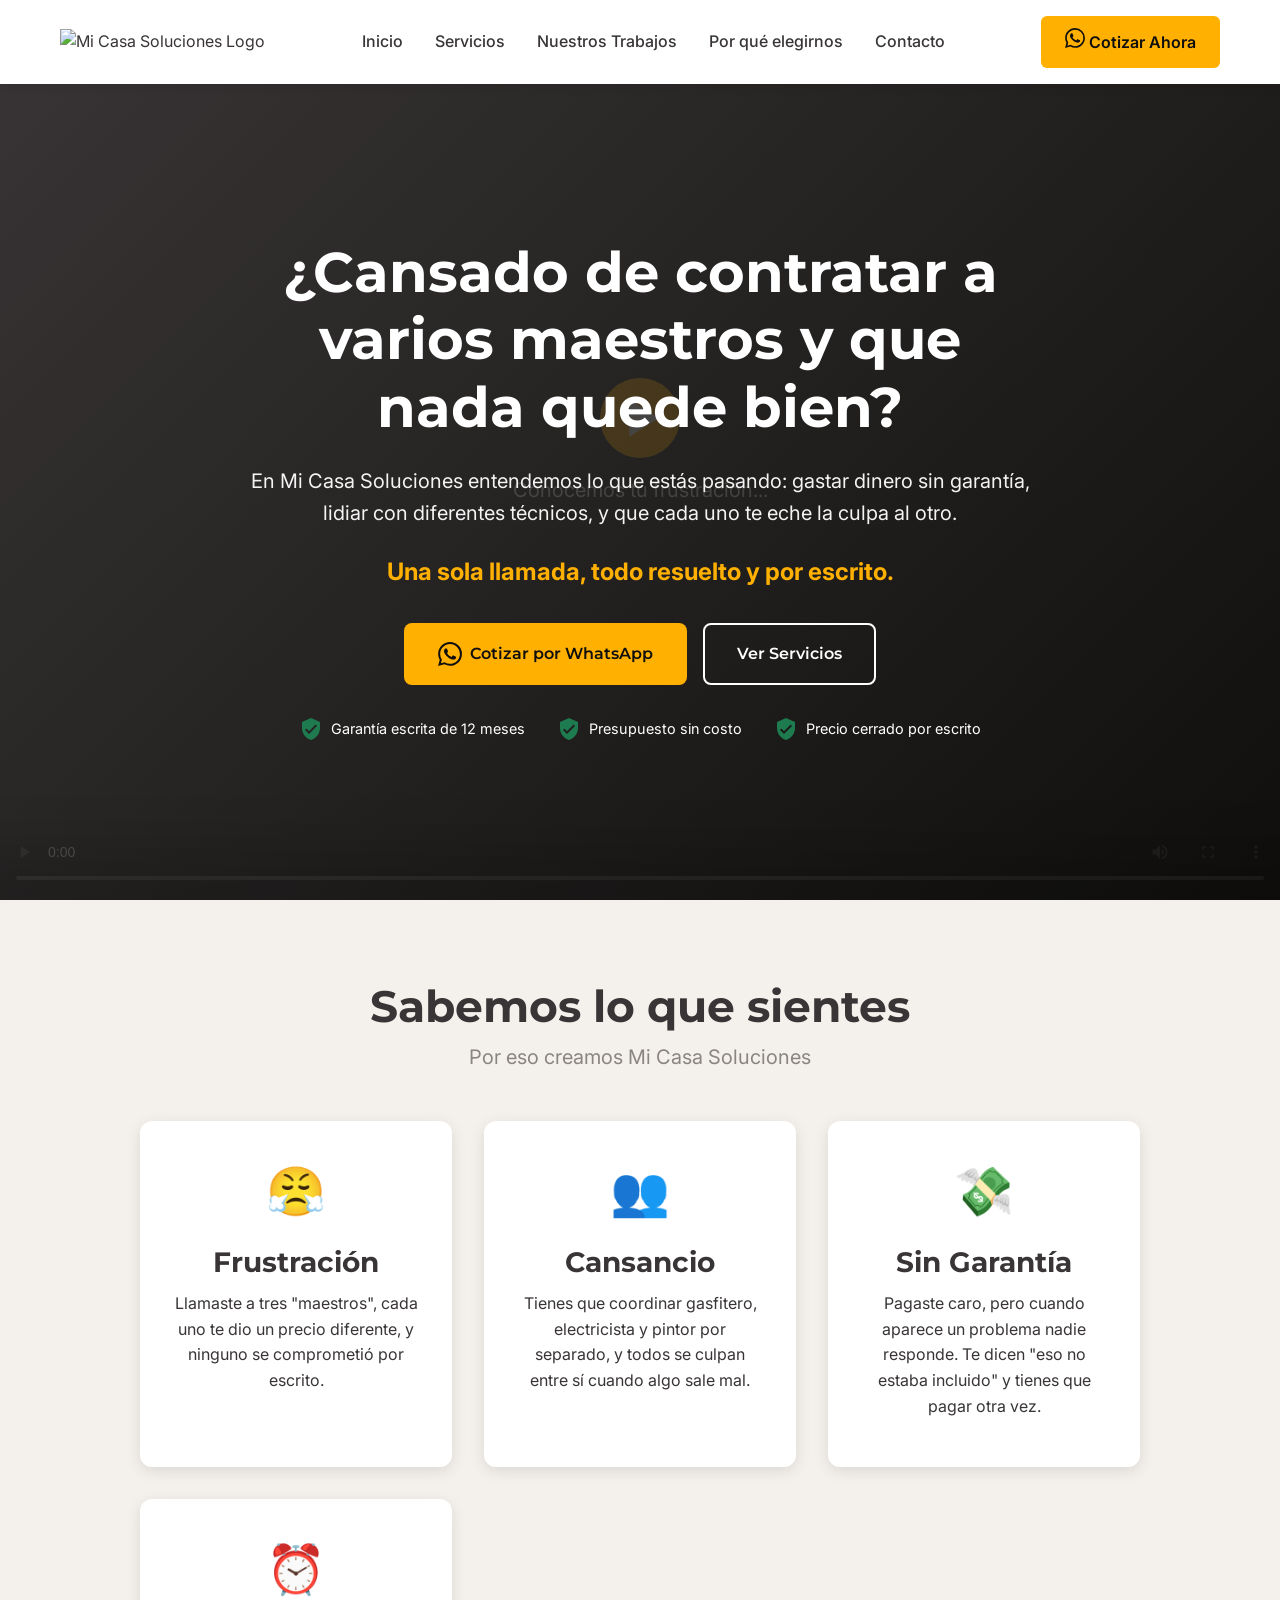
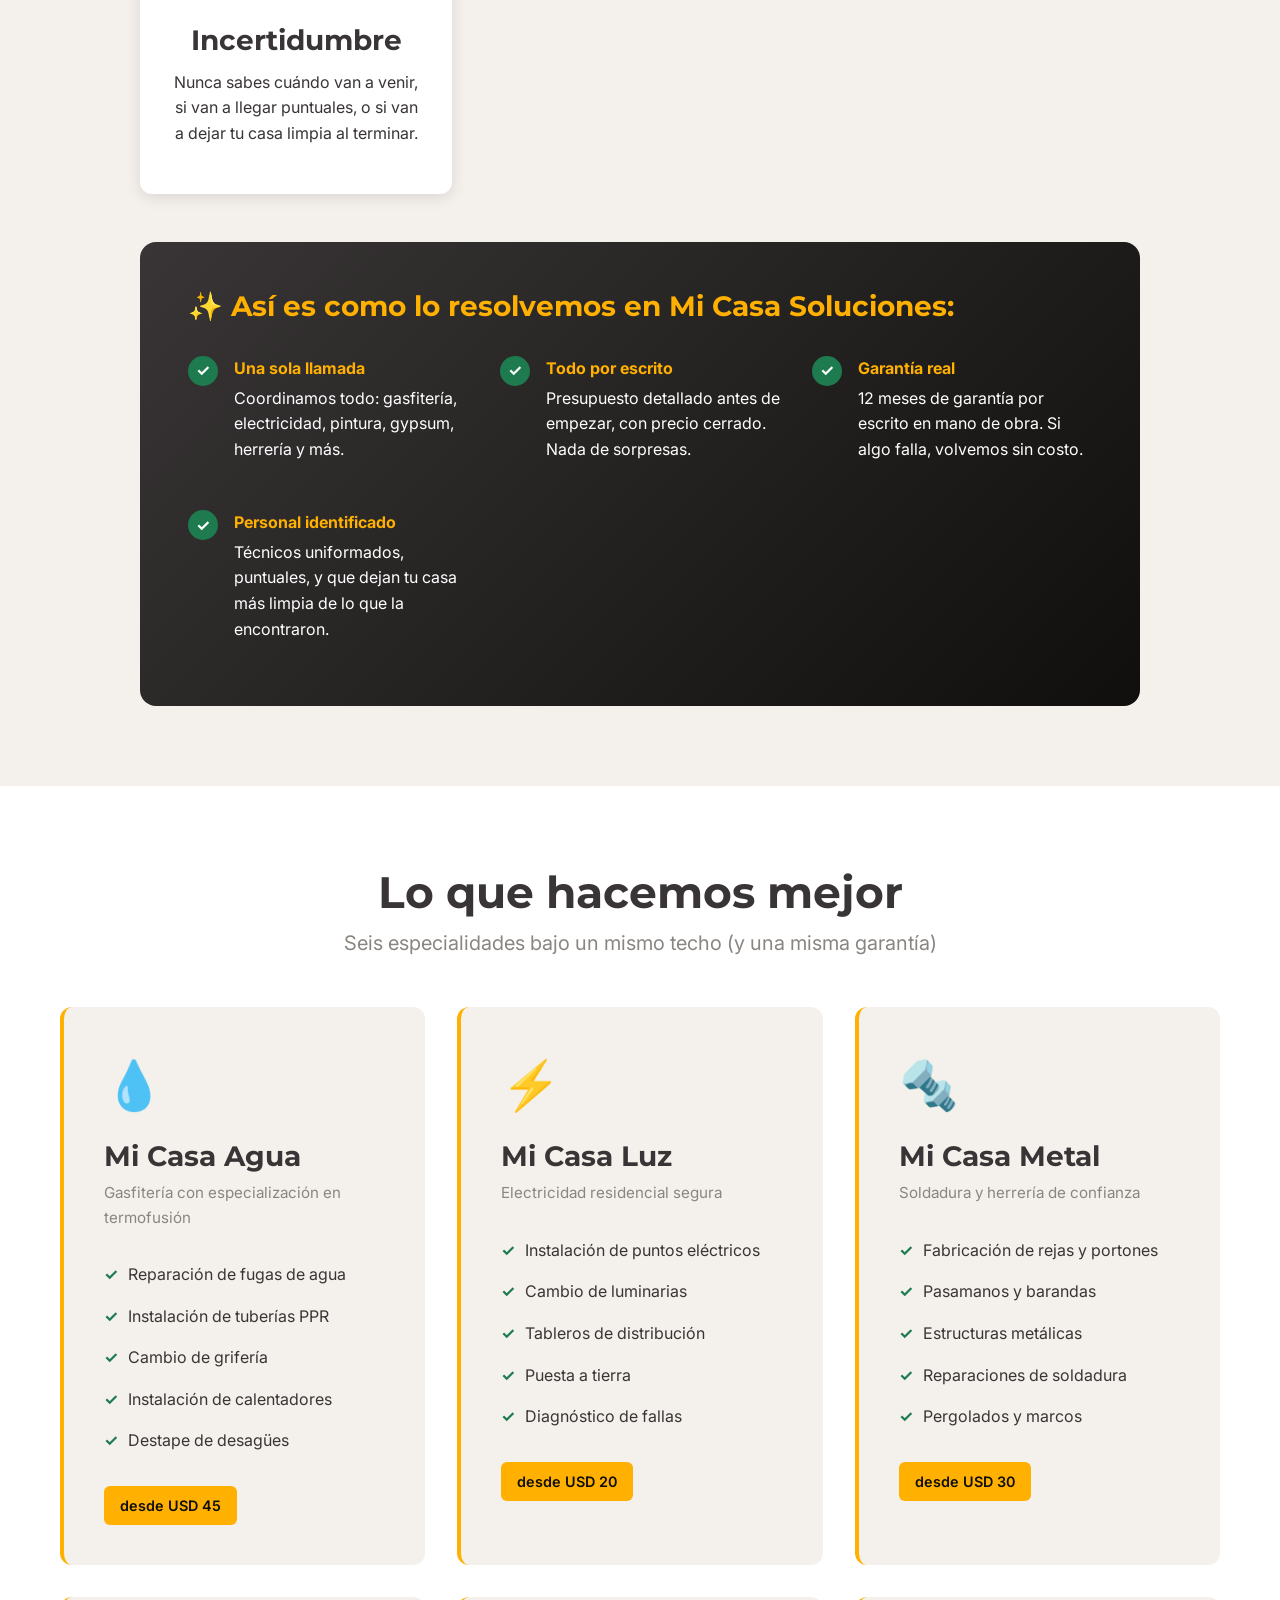
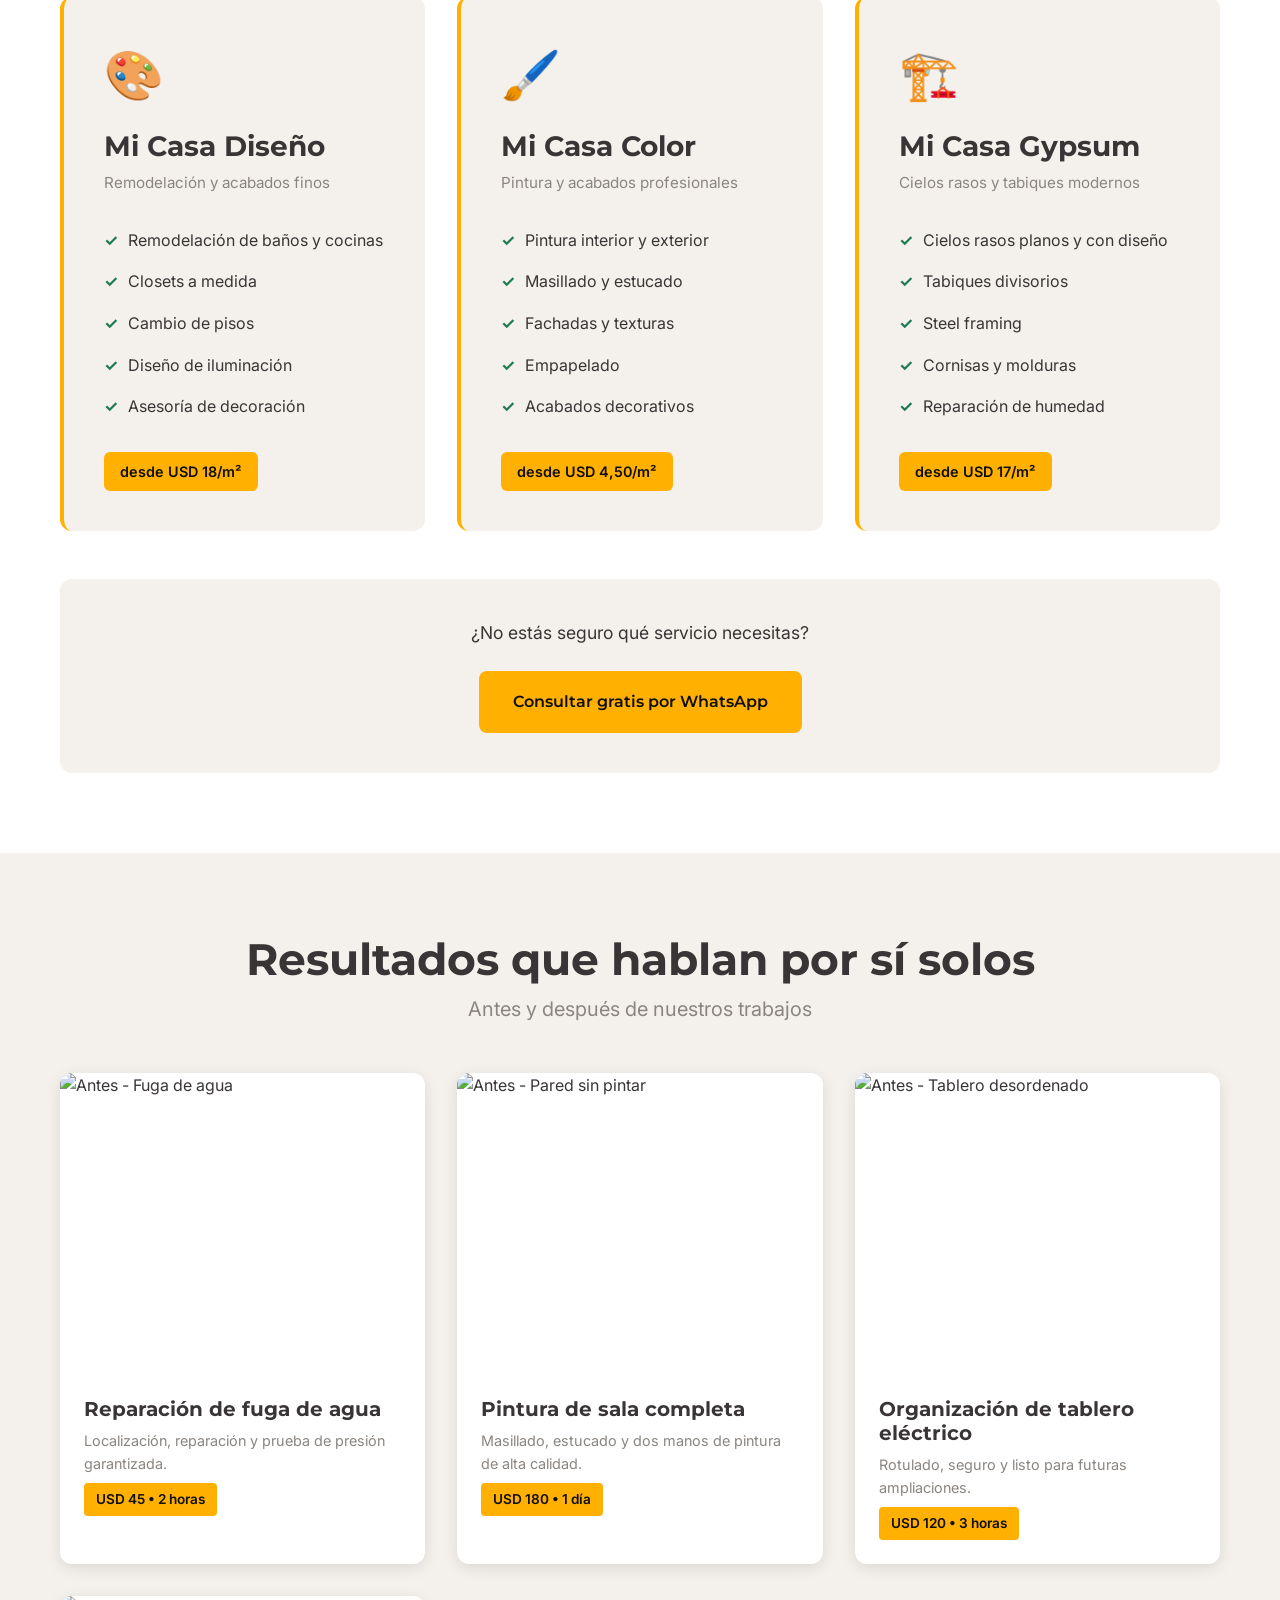
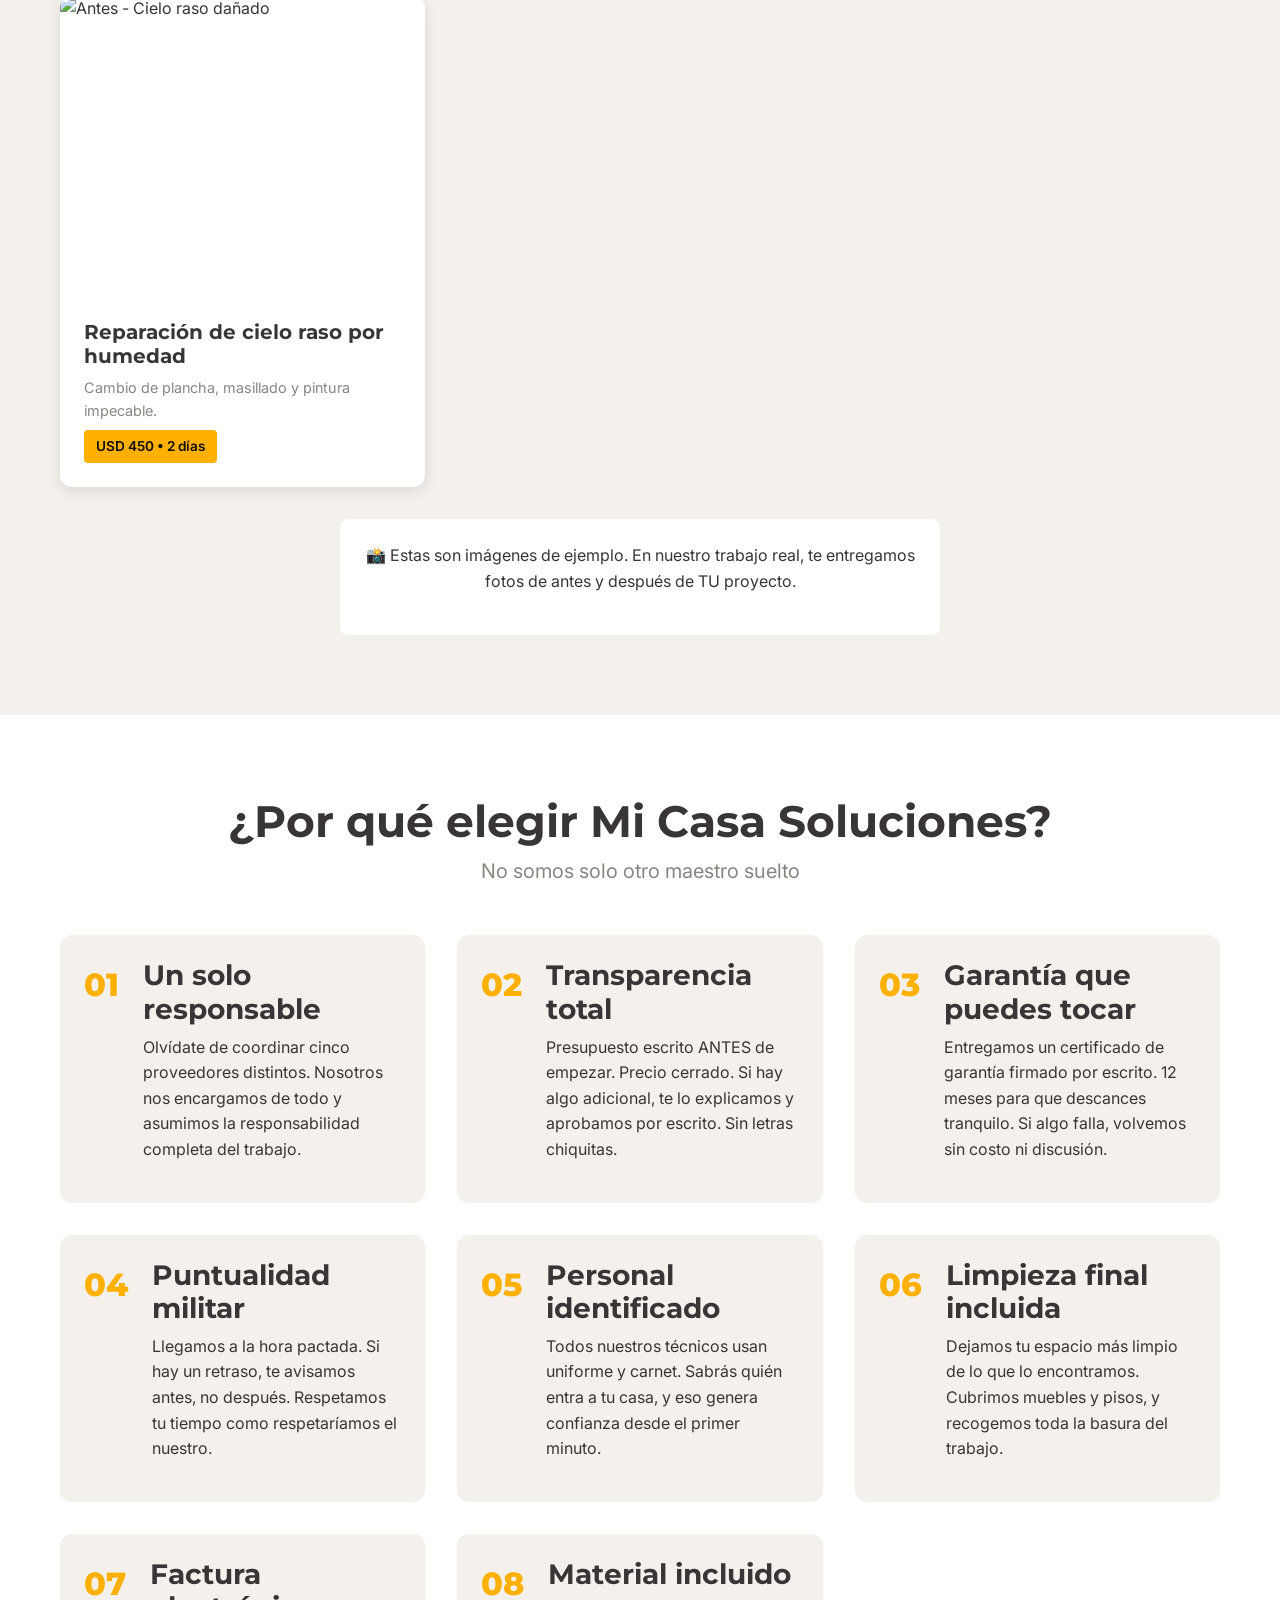
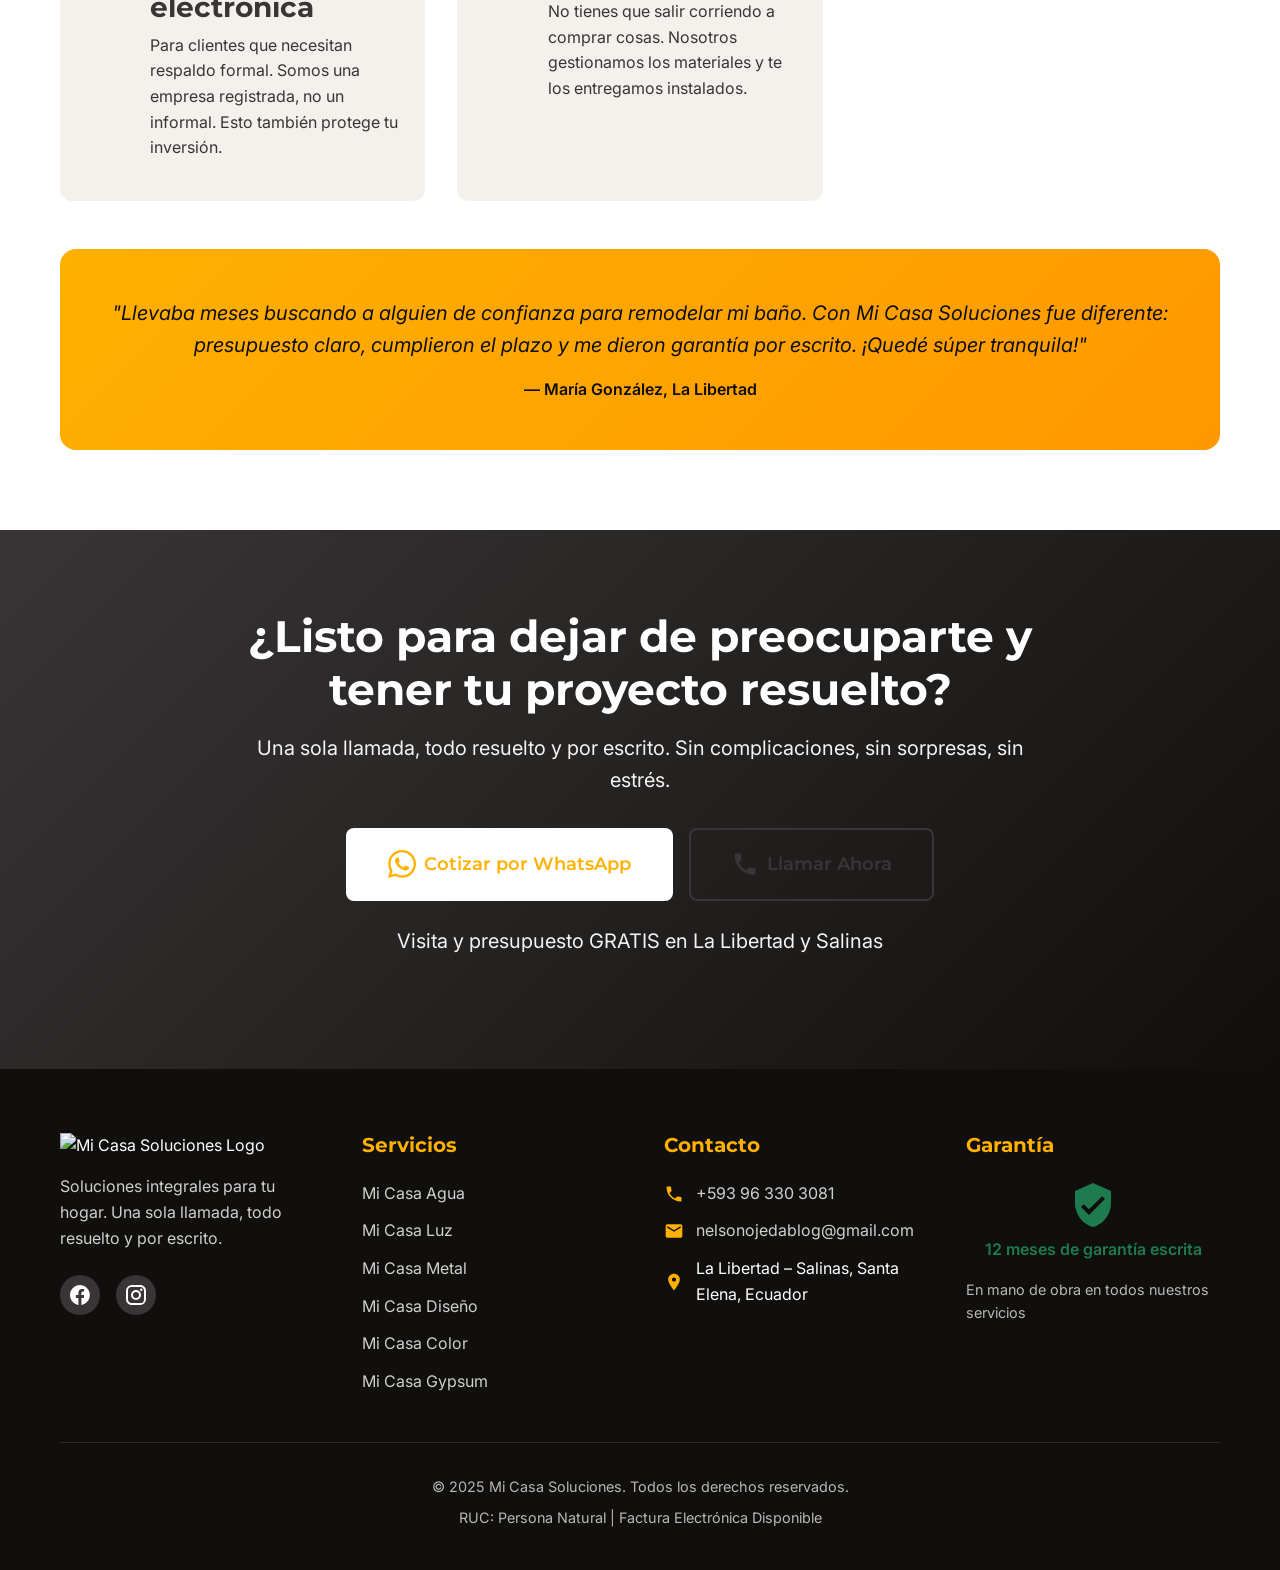
==== index.html @ 88521afd "Implementación sitio web Archivos para la implementación del sitio web para Mi Casa Soluciones" ====
<!DOCTYPE html>
<html lang="es">
<head>
    <meta charset="UTF-8">
    <meta name="viewport" content="width=device-width, initial-scale=1.0">
    <title>Mi Casa Soluciones | Soluciones integrales para tu hogar</title>
    <link rel="preconnect" href="https://fonts.googleapis.com">
    <link rel="preconnect" href="https://fonts.gstatic.com" crossorigin>
    <link href="https://fonts.googleapis.com/css2?family=Montserrat:wght@600;700;800&family=Inter:wght@400;500;600&display=swap" rel="stylesheet">
    <link rel="stylesheet" href="styles.css">
</head>
<body>
    <!-- Header Navigation -->
    <header class="header">
        <div class="container">
            <nav class="navbar">
                <div class="logo">
                    <img src="https://placehold.co/200x60/393536/FFFFFF?text=Mi+Casa+SOLUCIONES&font=montserrat" alt="Mi Casa Soluciones Logo">
                </div>
                <button class="mobile-menu-btn" aria-label="Menú">
                    <span></span>
                    <span></span>
                    <span></span>
                </button>
                <ul class="nav-menu">
                    <li><a href="#inicio">Inicio</a></li>
                    <li><a href="#servicios">Servicios</a></li>
                    <li><a href="#antes-despues">Nuestros Trabajos</a></li>
                    <li><a href="#diferencias">Por qué elegirnos</a></li>
                    <li><a href="#contacto">Contacto</a></li>
                </ul>
                <a href="https://wa.me/593963303081?text=Hola,%20quisiera%20una%20cotización" class="btn-cta nav-btn" target="_blank">
                    <svg width="20" height="20" viewBox="0 0 24 24" fill="currentColor">
                        <path d="M17.472 14.382c-.297-.149-1.758-.867-2.03-.967-.273-.099-.471-.148-.67.15-.197.297-.767.966-.94 1.164-.173.199-.347.223-.644.075-.297-.15-1.255-.463-2.39-1.475-.883-.788-1.48-1.761-1.653-2.059-.173-.297-.018-.458.13-.606.134-.133.298-.347.446-.52.149-.174.198-.298.298-.497.099-.198.05-.371-.025-.52-.075-.149-.669-1.612-.916-2.207-.242-.579-.487-.5-.669-.51-.173-.008-.371-.01-.57-.01-.198 0-.52.074-.792.372-.272.297-1.04 1.016-1.04 2.479 0 1.462 1.065 2.875 1.213 3.074.149.198 2.096 3.2 5.077 4.487.709.306 1.262.489 1.694.625.712.227 1.36.195 1.871.118.571-.085 1.758-.719 2.006-1.413.248-.694.248-1.289.173-1.413-.074-.124-.272-.198-.57-.347m-5.421 7.403h-.004a9.87 9.87 0 01-5.031-1.378l-.361-.214-3.741.982.998-3.648-.235-.374a9.86 9.86 0 01-1.51-5.26c.001-5.45 4.436-9.884 9.888-9.884 2.64 0 5.122 1.03 6.988 2.898a9.825 9.825 0 012.893 6.994c-.003 5.45-4.437 9.884-9.885 9.884m8.413-18.297A11.815 11.815 0 0012.05 0C5.495 0 .16 5.335.157 11.892c0 2.096.547 4.142 1.588 5.945L.057 24l6.305-1.654a11.882 11.882 0 005.683 1.448h.005c6.554 0 11.89-5.335 11.893-11.893a11.821 11.821 0 00-3.48-8.413Z"/>
                    </svg>
                    Cotizar Ahora
                </a>
            </nav>
        </div>
    </header>

    <!-- Hero Section with Video -->
    <section id="inicio" class="hero">
        <div class="video-overlay">
            <div class="video-container">
                <div class="video-placeholder">
                    <div class="play-button">
                        <svg width="64" height="64" viewBox="0 0 24 24" fill="white">
                            <path d="M8 5v14l11-7z"/>
                        </svg>
                    </div>
                    <p class="video-text">Conocemos tu frustración...</p>
                </div>
                <video controls poster="https://placehold.co/1920x1080/393536/FFB000?text=Video+Mi+Casa+Soluciones">
                    <source src="video-mi-casa-soluciones.mp4" type="video/mp4">
                    Tu navegador no soporta el video.
                </video>
            </div>
        </div>
        <div class="hero-content">
            <div class="container">
                <h1 class="hero-title">¿Cansado de contratar a varios maestros y que nada quede bien?</h1>
                <p class="hero-subtitle">En Mi Casa Soluciones entendemos lo que estás pasando: gastar dinero sin garantía, lidiar con diferentes técnicos, y que cada uno te eche la culpa al otro.</p>
                <p class="hero-promise"><strong>Una sola llamada, todo resuelto y por escrito.</strong></p>
                <div class="hero-cta-group">
                    <a href="https://wa.me/593963303081?text=Hola,%20quiero%20una%20cotización" class="btn btn-primary" target="_blank">
                        <svg width="24" height="24" viewBox="0 0 24 24" fill="currentColor">
                            <path d="M17.472 14.382c-.297-.149-1.758-.867-2.03-.967-.273-.099-.471-.148-.67.15-.197.297-.767.966-.94 1.164-.173.199-.347.223-.644.075-.297-.15-1.255-.463-2.39-1.475-.883-.788-1.48-1.761-1.653-2.059-.173-.297-.018-.458.13-.606.134-.133.298-.347.446-.52.149-.174.198-.298.298-.497.099-.198.05-.371-.025-.52-.075-.149-.669-1.612-.916-2.207-.242-.579-.487-.5-.669-.51-.173-.008-.371-.01-.57-.01-.198 0-.52.074-.792.372-.272.297-1.04 1.016-1.04 2.479 0 1.462 1.065 2.875 1.213 3.074.149.198 2.096 3.2 5.077 4.487.709.306 1.262.489 1.694.625.712.227 1.36.195 1.871.118.571-.085 1.758-.719 2.006-1.413.248-.694.248-1.289.173-1.413-.074-.124-.272-.198-.57-.347m-5.421 7.403h-.004a9.87 9.87 0 01-5.031-1.378l-.361-.214-3.741.982.998-3.648-.235-.374a9.86 9.86 0 01-1.51-5.26c.001-5.45 4.436-9.884 9.888-9.884 2.64 0 5.122 1.03 6.988 2.898a9.825 9.825 0 012.893 6.994c-.003 5.45-4.437 9.884-9.885 9.884m8.413-18.297A11.815 11.815 0 0012.05 0C5.495 0 .16 5.335.157 11.892c0 2.096.547 4.142 1.588 5.945L.057 24l6.305-1.654a11.882 11.882 0 005.683 1.448h.005c6.554 0 11.89-5.335 11.893-11.893a11.821 11.821 0 00-3.48-8.413Z"/>
                        </svg>
                        Cotizar por WhatsApp
                    </a>
                    <a href="#servicios" class="btn btn-secondary">Ver Servicios</a>
                </div>
                <div class="hero-trust-badges">
                    <div class="trust-item">
                        <svg width="24" height="24" viewBox="0 0 24 24" fill="#1E7B4F">
                            <path d="M12 1L3 5v6c0 5.55 3.84 10.74 9 12 5.16-1.26 9-6.45 9-12V5l-9-4zm-2 16l-4-4 1.41-1.41L10 14.17l6.59-6.59L18 9l-8 8z"/>
                        </svg>
                        <span>Garantía escrita de 12 meses</span>
                    </div>
                    <div class="trust-item">
                        <svg width="24" height="24" viewBox="0 0 24 24" fill="#1E7B4F">
                            <path d="M12 1L3 5v6c0 5.55 3.84 10.74 9 12 5.16-1.26 9-6.45 9-12V5l-9-4zm-2 16l-4-4 1.41-1.41L10 14.17l6.59-6.59L18 9l-8 8z"/>
                        </svg>
                        <span>Presupuesto sin costo</span>
                    </div>
                    <div class="trust-item">
                        <svg width="24" height="24" viewBox="0 0 24 24" fill="#1E7B4F">
                            <path d="M12 1L3 5v6c0 5.55 3.84 10.74 9 12 5.16-1.26 9-6.45 9-12V5l-9-4zm-2 16l-4-4 1.41-1.41L10 14.17l6.59-6.59L18 9l-8 8z"/>
                        </svg>
                        <span>Precio cerrado por escrito</span>
                    </div>
                </div>
            </div>
        </div>
    </section>

    <!-- El Problema Section -->
    <section class="problem-section">
        <div class="container">
            <div class="problem-content">
                <h2 class="section-title">Sabemos lo que sientes</h2>
                <p class="section-subtitle">Por eso creamos Mi Casa Soluciones</p>
                
                <div class="problem-grid">
                    <div class="problem-card">
                        <div class="problem-icon">😤</div>
                        <h3>Frustración</h3>
                        <p>Llamaste a tres "maestros", cada uno te dio un precio diferente, y ninguno se comprometió por escrito.</p>
                    </div>
                    <div class="problem-card">
                        <div class="problem-icon">👥</div>
                        <h3>Cansancio</h3>
                        <p>Tienes que coordinar gasfitero, electricista y pintor por separado, y todos se culpan entre sí cuando algo sale mal.</p>
                    </div>
                    <div class="problem-card">
                        <div class="problem-icon">💸</div>
                        <h3>Sin Garantía</h3>
                        <p>Pagaste caro, pero cuando aparece un problema nadie responde. Te dicen "eso no estaba incluido" y tienes que pagar otra vez.</p>
                    </div>
                    <div class="problem-card">
                        <div class="problem-icon">⏰</div>
                        <h3>Incertidumbre</h3>
                        <p>Nunca sabes cuándo van a venir, si van a llegar puntuales, o si van a dejar tu casa limpia al terminar.</p>
                    </div>
                </div>

                <div class="solution-box">
                    <h3>✨ Así es como lo resolvemos en Mi Casa Soluciones:</h3>
                    <div class="solution-list">
                        <div class="solution-item">
                            <span class="checkmark">✓</span>
                            <div>
                                <strong>Una sola llamada</strong>
                                <p>Coordinamos todo: gasfitería, electricidad, pintura, gypsum, herrería y más.</p>
                            </div>
                        </div>
                        <div class="solution-item">
                            <span class="checkmark">✓</span>
                            <div>
                                <strong>Todo por escrito</strong>
                                <p>Presupuesto detallado antes de empezar, con precio cerrado. Nada de sorpresas.</p>
                            </div>
                        </div>
                        <div class="solution-item">
                            <span class="checkmark">✓</span>
                            <div>
                                <strong>Garantía real</strong>
                                <p>12 meses de garantía por escrito en mano de obra. Si algo falla, volvemos sin costo.</p>
                            </div>
                        </div>
                        <div class="solution-item">
                            <span class="checkmark">✓</span>
                            <div>
                                <strong>Personal identificado</strong>
                                <p>Técnicos uniformados, puntuales, y que dejan tu casa más limpia de lo que la encontraron.</p>
                            </div>
                        </div>
                    </div>
                </div>
            </div>
        </div>
    </section>

    <!-- Servicios Section -->
    <section id="servicios" class="services-section">
        <div class="container">
            <h2 class="section-title center">Lo que hacemos mejor</h2>
            <p class="section-subtitle center">Seis especialidades bajo un mismo techo (y una misma garantía)</p>

            <div class="services-grid">
                <!-- Mi Casa Agua -->
                <div class="service-card">
                    <div class="service-icon">💧</div>
                    <h3>Mi Casa Agua</h3>
                    <p class="service-description">Gasfitería con especialización en termofusión</p>
                    <ul class="service-list">
                        <li>Reparación de fugas de agua</li>
                        <li>Instalación de tuberías PPR</li>
                        <li>Cambio de grifería</li>
                        <li>Instalación de calentadores</li>
                        <li>Destape de desagües</li>
                    </ul>
                    <div class="price-tag">desde USD 45</div>
                </div>

                <!-- Mi Casa Luz -->
                <div class="service-card">
                    <div class="service-icon">⚡</div>
                    <h3>Mi Casa Luz</h3>
                    <p class="service-description">Electricidad residencial segura</p>
                    <ul class="service-list">
                        <li>Instalación de puntos eléctricos</li>
                        <li>Cambio de luminarias</li>
                        <li>Tableros de distribución</li>
                        <li>Puesta a tierra</li>
                        <li>Diagnóstico de fallas</li>
                    </ul>
                    <div class="price-tag">desde USD 20</div>
                </div>

                <!-- Mi Casa Metal -->
                <div class="service-card">
                    <div class="service-icon">🔩</div>
                    <h3>Mi Casa Metal</h3>
                    <p class="service-description">Soldadura y herrería de confianza</p>
                    <ul class="service-list">
                        <li>Fabricación de rejas y portones</li>
                        <li>Pasamanos y barandas</li>
                        <li>Estructuras metálicas</li>
                        <li>Reparaciones de soldadura</li>
                        <li>Pergolados y marcos</li>
                    </ul>
                    <div class="price-tag">desde USD 30</div>
                </div>

                <!-- Mi Casa Diseño -->
                <div class="service-card">
                    <div class="service-icon">🎨</div>
                    <h3>Mi Casa Diseño</h3>
                    <p class="service-description">Remodelación y acabados finos</p>
                    <ul class="service-list">
                        <li>Remodelación de baños y cocinas</li>
                        <li>Closets a medida</li>
                        <li>Cambio de pisos</li>
                        <li>Diseño de iluminación</li>
                        <li>Asesoría de decoración</li>
                    </ul>
                    <div class="price-tag">desde USD 18/m²</div>
                </div>

                <!-- Mi Casa Color -->
                <div class="service-card">
                    <div class="service-icon">🖌️</div>
                    <h3>Mi Casa Color</h3>
                    <p class="service-description">Pintura y acabados profesionales</p>
                    <ul class="service-list">
                        <li>Pintura interior y exterior</li>
                        <li>Masillado y estucado</li>
                        <li>Fachadas y texturas</li>
                        <li>Empapelado</li>
                        <li>Acabados decorativos</li>
                    </ul>
                    <div class="price-tag">desde USD 4,50/m²</div>
                </div>

                <!-- Mi Casa Gypsum -->
                <div class="service-card">
                    <div class="service-icon">🏗️</div>
                    <h3>Mi Casa Gypsum</h3>
                    <p class="service-description">Cielos rasos y tabiques modernos</p>
                    <ul class="service-list">
                        <li>Cielos rasos planos y con diseño</li>
                        <li>Tabiques divisorios</li>
                        <li>Steel framing</li>
                        <li>Cornisas y molduras</li>
                        <li>Reparación de humedad</li>
                    </ul>
                    <div class="price-tag">desde USD 17/m²</div>
                </div>
            </div>

            <div class="services-cta">
                <p>¿No estás seguro qué servicio necesitas?</p>
                <a href="https://wa.me/593963303081?text=Hola,%20necesito%20asesoría%20sobre%20qué%20servicio%20requiero" class="btn btn-primary" target="_blank">
                    Consultar gratis por WhatsApp
                </a>
            </div>
        </div>
    </section>

    <!-- Antes y Después Section -->
    <section id="antes-despues" class="before-after-section">
        <div class="container">
            <h2 class="section-title center">Resultados que hablan por sí solos</h2>
            <p class="section-subtitle center">Antes y después de nuestros trabajos</p>

            <div class="ba-gallery">
                <!-- Proyecto 1 -->
                <div class="ba-project">
                    <div class="ba-slider">
                        <div class="ba-images">
                            <img src="https://placehold.co/600x400/8A8580/FFFFFF?text=ANTES:+Fuga+de+agua+visible" alt="Antes - Fuga de agua" class="ba-before">
                            <img src="https://placehold.co/600x400/1E7B4F/FFFFFF?text=DESPUÉS:+Todo+en+orden" alt="Después - Reparación completa" class="ba-after">
                        </div>
                        <input type="range" min="0" max="100" value="0" class="ba-slider-range" aria-label="Deslizar para ver antes y después">
                    </div>
                    <div class="ba-info">
                        <h4>Reparación de fuga de agua</h4>
                        <p>Localización, reparación y prueba de presión garantizada.</p>
                        <span class="ba-price">USD 45 • 2 horas</span>
                    </div>
                </div>

                <!-- Proyecto 2 -->
                <div class="ba-project">
                    <div class="ba-slider">
                        <div class="ba-images">
                            <img src="https://placehold.co/600x400/8A8580/FFFFFF?text=ANTES:+Pared+sin+pintura" alt="Antes - Pared sin pintar" class="ba-before">
                            <img src="https://placehold.co/600x400/FFB000/393536?text=DESPUÉS:+Pintura+perfecta" alt="Después - Pintura terminada" class="ba-after">
                        </div>
                        <input type="range" min="0" max="100" value="0" class="ba-slider-range" aria-label="Deslizar para ver antes y después">
                    </div>
                    <div class="ba-info">
                        <h4>Pintura de sala completa</h4>
                        <p>Masillado, estucado y dos manos de pintura de alta calidad.</p>
                        <span class="ba-price">USD 180 • 1 día</span>
                    </div>
                </div>

                <!-- Proyecto 3 -->
                <div class="ba-project">
                    <div class="ba-slider">
                        <div class="ba-images">
                            <img src="https://placehold.co/600x400/8A8580/FFFFFF?text=ANTES:+Instalación+eléctrica+desordenada" alt="Antes - Tablero desordenado" class="ba-before">
                            <img src="https://placehold.co/600x400/1E7B4F/FFFFFF?text=DESPUÉS:+Tablero+organizado+y+seguro" alt="Después - Tablero organizado" class="ba-after">
                        </div>
                        <input type="range" min="0" max="100" value="0" class="ba-slider-range" aria-label="Deslizar para ver antes y después">
                    </div>
                    <div class="ba-info">
                        <h4>Organización de tablero eléctrico</h4>
                        <p>Rotulado, seguro y listo para futuras ampliaciones.</p>
                        <span class="ba-price">USD 120 • 3 horas</span>
                    </div>
                </div>

                <!-- Proyecto 4 -->
                <div class="ba-project">
                    <div class="ba-slider">
                        <div class="ba-images">
                            <img src="https://placehold.co/600x400/8A8580/FFFFFF?text=ANTES:+Cielo+raso+dañado" alt="Antes - Cielo raso dañado" class="ba-before">
                            <img src="https://placehold.co/600x400/FFB000/393536?text=DESPUÉS:+Cielo+raso+nuevo" alt="Después - Cielo raso nuevo" class="ba-after">
                        </div>
                        <input type="range" min="0" max="100" value="0" class="ba-slider-range" aria-label="Deslizar para ver antes y después">
                    </div>
                    <div class="ba-info">
                        <h4>Reparación de cielo raso por humedad</h4>
                        <p>Cambio de plancha, masillado y pintura impecable.</p>
                        <span class="ba-price">USD 450 • 2 días</span>
                    </div>
                </div>
            </div>

            <div class="ba-note">
                <p>📸 Estas son imágenes de ejemplo. En nuestro trabajo real, te entregamos fotos de antes y después de TU proyecto.</p>
            </div>
        </div>
    </section>

    <!-- Diferenciales Section -->
    <section id="diferencias" class="differences-section">
        <div class="container">
            <h2 class="section-title center">¿Por qué elegir Mi Casa Soluciones?</h2>
            <p class="section-subtitle center">No somos solo otro maestro suelto</p>

            <div class="diff-grid">
                <div class="diff-item">
                    <div class="diff-number">01</div>
                    <div class="diff-content">
                        <h3>Un solo responsable</h3>
                        <p>Olvídate de coordinar cinco proveedores distintos. Nosotros nos encargamos de todo y asumimos la responsabilidad completa del trabajo.</p>
                    </div>
                </div>

                <div class="diff-item">
                    <div class="diff-number">02</div>
                    <div class="diff-content">
                        <h3>Transparencia total</h3>
                        <p>Presupuesto escrito ANTES de empezar. Precio cerrado. Si hay algo adicional, te lo explicamos y aprobamos por escrito. Sin letras chiquitas.</p>
                    </div>
                </div>

                <div class="diff-item">
                    <div class="diff-number">03</div>
                    <div class="diff-content">
                        <h3>Garantía que puedes tocar</h3>
                        <p>Entregamos un certificado de garantía firmado por escrito. 12 meses para que descances tranquilo. Si algo falla, volvemos sin costo ni discusión.</p>
                    </div>
                </div>

                <div class="diff-item">
                    <div class="diff-number">04</div>
                    <div class="diff-content">
                        <h3>Puntualidad militar</h3>
                        <p>Llegamos a la hora pactada. Si hay un retraso, te avisamos antes, no después. Respetamos tu tiempo como respetaríamos el nuestro.</p>
                    </div>
                </div>

                <div class="diff-item">
                    <div class="diff-number">05</div>
                    <div class="diff-content">
                        <h3>Personal identificado</h3>
                        <p>Todos nuestros técnicos usan uniforme y carnet. Sabrás quién entra a tu casa, y eso genera confianza desde el primer minuto.</p>
                    </div>
                </div>

                <div class="diff-item">
                    <div class="diff-number">06</div>
                    <div class="diff-content">
                        <h3>Limpieza final incluida</h3>
                        <p>Dejamos tu espacio más limpio de lo que lo encontramos. Cubrimos muebles y pisos, y recogemos toda la basura del trabajo.</p>
                    </div>
                </div>

                <div class="diff-item">
                    <div class="diff-number">07</div>
                    <div class="diff-content">
                        <h3>Factura electrónica</h3>
                        <p>Para clientes que necesitan respaldo formal. Somos una empresa registrada, no un informal. Esto también protege tu inversión.</p>
                    </div>
                </div>

                <div class="diff-item">
                    <div class="diff-number">08</div>
                    <div class="diff-content">
                        <h3>Material incluido</h3>
                        <p>No tienes que salir corriendo a comprar cosas. Nosotros gestionamos los materiales y te los entregamos instalados.</p>
                    </div>
                </div>
            </div>

            <div class="diff-testimonial">
                <blockquote>
                    "Llevaba meses buscando a alguien de confianza para remodelar mi baño. Con Mi Casa Soluciones fue diferente: presupuesto claro, cumplieron el plazo y me dieron garantía por escrito. ¡Quedé súper tranquila!"
                </blockquote>
                <cite>— María González, La Libertad</cite>
            </div>
        </div>
    </section>

    <!-- Call to Action Section -->
    <section class="cta-section">
        <div class="container">
            <div class="cta-content">
                <h2>¿Listo para dejar de preocuparte y tener tu proyecto resuelto?</h2>
                <p>Una sola llamada, todo resuelto y por escrito. Sin complicaciones, sin sorpresas, sin estrés.</p>
                <div class="cta-buttons">
                    <a href="https://wa.me/593963303081?text=Hola,%20quisiera%20una%20cotización%20para%20mi%20proyecto" class="btn btn-large btn-white" target="_blank">
                        <svg width="28" height="28" viewBox="0 0 24 24" fill="currentColor">
                            <path d="M17.472 14.382c-.297-.149-1.758-.867-2.03-.967-.273-.099-.471-.148-.67.15-.197.297-.767.966-.94 1.164-.173.199-.347.223-.644.075-.297-.15-1.255-.463-2.39-1.475-.883-.788-1.48-1.761-1.653-2.059-.173-.297-.018-.458.13-.606.134-.133.298-.347.446-.52.149-.174.198-.298.298-.497.099-.198.05-.371-.025-.52-.075-.149-.669-1.612-.916-2.207-.242-.579-.487-.5-.669-.51-.173-.008-.371-.01-.57-.01-.198 0-.52.074-.792.372-.272.297-1.04 1.016-1.04 2.479 0 1.462 1.065 2.875 1.213 3.074.149.198 2.096 3.2 5.077 4.487.709.306 1.262.489 1.694.625.712.227 1.36.195 1.871.118.571-.085 1.758-.719 2.006-1.413.248-.694.248-1.289.173-1.413-.074-.124-.272-.198-.57-.347m-5.421 7.403h-.004a9.87 9.87 0 01-5.031-1.378l-.361-.214-3.741.982.998-3.648-.235-.374a9.86 9.86 0 01-1.51-5.26c.001-5.45 4.436-9.884 9.888-9.884 2.64 0 5.122 1.03 6.988 2.898a9.825 9.825 0 012.893 6.994c-.003 5.45-4.437 9.884-9.885 9.884m8.413-18.297A11.815 11.815 0 0012.05 0C5.495 0 .16 5.335.157 11.892c0 2.096.547 4.142 1.588 5.945L.057 24l6.305-1.654a11.882 11.882 0 005.683 1.448h.005c6.554 0 11.89-5.335 11.893-11.893a11.821 11.821 0 00-3.48-8.413Z"/>
                        </svg>
                        Cotizar por WhatsApp
                    </a>
                    <a href="tel:+593963303081" class="btn btn-large btn-outline">
                        <svg width="28" height="28" viewBox="0 0 24 24" fill="currentColor">
                            <path d="M6.62 10.79c1.44 2.83 3.76 5.14 6.59 6.59l2.2-2.2c.27-.27.67-.36 1.02-.24 1.12.37 2.33.57 3.57.57.55 0 1 .45 1 1V20c0 .55-.45 1-1 1-9.39 0-17-7.61-17-17 0-.55.45-1 1-1h3.5c.55 0 1 .45 1 1 0 1.25.2 2.45.57 3.57.11.35.03.74-.25 1.02l-2.2 2.2z"/>
                        </svg>
                        Llamar Ahora
                    </a>
                </div>
                <p class="cta-note">Visita y presupuesto GRATIS en La Libertad y Salinas</p>
            </div>
        </div>
    </section>

    <!-- Footer -->
    <footer class="footer" id="contacto">
        <div class="container">
            <div class="footer-grid">
                <div class="footer-brand">
                    <img src="https://placehold.co/200x60/393536/FFFFFF?text=Mi+Casa+SOLUCIONES&font=montserrat" alt="Mi Casa Soluciones Logo" class="footer-logo">
                    <p>Soluciones integrales para tu hogar. Una sola llamada, todo resuelto y por escrito.</p>
                    <div class="footer-social">
                        <a href="#" aria-label="Facebook">
                            <svg width="24" height="24" viewBox="0 0 24 24" fill="currentColor">
                                <path d="M12 2.04C6.5 2.04 2 6.53 2 12.06C2 17.06 5.66 21.21 10.44 21.96V14.96H7.9V12.06H10.44V9.85C10.44 7.34 11.93 5.96 14.15 5.96C15.21 5.96 16.12 6.04 16.12 6.04V8.51H15.01C13.77 8.51 13.38 9.28 13.38 10.07V12.06H16.16L15.72 14.96H13.38V21.96C18.16 21.21 21.82 17.06 21.82 12.06C21.82 6.53 17.32 2.04 12 2.04Z"/>
                            </svg>
                        </a>
                        <a href="#" aria-label="Instagram">
                            <svg width="24" height="24" viewBox="0 0 24 24" fill="currentColor">
                                <path d="M7.8,2H16.2C19.4,2 22,4.6 22,7.8V16.2A5.8,5.8 0 0,1 16.2,22H7.8C4.6,22 2,19.4 2,16.2V7.8A5.8,5.8 0 0,1 7.8,2M7.6,4A3.6,3.6 0 0,0 4,7.6V16.4C4,18.39 5.61,20 7.6,20H16.4A3.6,3.6 0 0,0 20,16.4V7.6C20,5.61 18.39,4 16.4,4H7.6M17.25,5.5A1.25,1.25 0 0,1 18.5,6.75A1.25,1.25 0 0,1 17.25,8A1.25,1.25 0 0,1 16,6.75A1.25,1.25 0 0,1 17.25,5.5M12,7A5,5 0 0,1 17,12A5,5 0 0,1 12,17A5,5 0 0,1 7,12A5,5 0 0,1 12,7M12,9A3,3 0 0,0 9,12A3,3 0 0,0 12,15A3,3 0 0,0 15,12A3,3 0 0,0 12,9Z"/>
                            </svg>
                        </a>
                    </div>
                </div>

                <div class="footer-links">
                    <h4>Servicios</h4>
                    <ul>
                        <li><a href="#servicios">Mi Casa Agua</a></li>
                        <li><a href="#servicios">Mi Casa Luz</a></li>
                        <li><a href="#servicios">Mi Casa Metal</a></li>
                        <li><a href="#servicios">Mi Casa Diseño</a></li>
                        <li><a href="#servicios">Mi Casa Color</a></li>
                        <li><a href="#servicios">Mi Casa Gypsum</a></li>
                    </ul>
                </div>

                <div class="footer-contact">
                    <h4>Contacto</h4>
                    <ul>
                        <li>
                            <svg width="20" height="20" viewBox="0 0 24 24" fill="currentColor">
                                <path d="M6.62 10.79c1.44 2.83 3.76 5.14 6.59 6.59l2.2-2.2c.27-.27.67-.36 1.02-.24 1.12.37 2.33.57 3.57.57.55 0 1 .45 1 1V20c0 .55-.45 1-1 1-9.39 0-17-7.61-17-17 0-.55.45-1 1-1h3.5c.55 0 1 .45 1 1 0 1.25.2 2.45.57 3.57.11.35.03.74-.25 1.02l-2.2 2.2z"/>
                            </svg>
                            <a href="tel:+593963303081">+593 96 330 3081</a>
                        </li>
                        <li>
                            <svg width="20" height="20" viewBox="0 0 24 24" fill="currentColor">
                                <path d="M20 4H4c-1.1 0-1.99.9-1.99 2L2 18c0 1.1.9 2 2 2h16c1.1 0 2-.9 2-2V6c0-1.1-.9-2-2-2zm0 4l-8 5-8-5V6l8 5 8-5v2z"/>
                            </svg>
                            <a href="mailto:nelsonojedablog@gmail.com">nelsonojedablog@gmail.com</a>
                        </li>
                        <li>
                            <svg width="20" height="20" viewBox="0 0 24 24" fill="currentColor">
                                <path d="M12 2C8.13 2 5 5.13 5 9c0 5.25 7 13 7 13s7-7.75 7-13c0-3.87-3.13-7-7-7zm0 9.5c-1.38 0-2.5-1.12-2.5-2.5s1.12-2.5 2.5-2.5 2.5 1.12 2.5 2.5-1.12 2.5-2.5 2.5z"/>
                            </svg>
                            La Libertad – Salinas, Santa Elena, Ecuador
                        </li>
                    </ul>
                </div>

                <div class="footer-guarantee">
                    <h4>Garantía</h4>
                    <div class="guarantee-badge">
                        <svg width="48" height="48" viewBox="0 0 24 24" fill="#1E7B4F">
                            <path d="M12 1L3 5v6c0 5.55 3.84 10.74 9 12 5.16-1.26 9-6.45 9-12V5l-9-4zm-2 16l-4-4 1.41-1.41L10 14.17l6.59-6.59L18 9l-8 8z"/>
                        </svg>
                        <span>12 meses de garantía escrita</span>
                    </div>
                    <p>En mano de obra en todos nuestros servicios</p>
                </div>
            </div>

            <div class="footer-bottom">
                <p>&copy; 2025 Mi Casa Soluciones. Todos los derechos reservados.</p>
                <p>RUC: Persona Natural | Factura Electrónica Disponible</p>
            </div>
        </div>
    </footer>

    <script src="script.js"></script>
</body>
</html>
---- styles.css ----
/* ============================================
   MI CASA SOLUCIONES - ESTILOS DEL SITIO WEB
   Paleta de colores según Manual de Marca
   ============================================ */

/* Variables CSS - Colores de marca */
:root {
    --color-ambar: #FFB000;
    --color-carbon: #393536;
    --color-negro: #100F0D;
    --color-blanco: #FFFFFF;
    --color-arena: #F4F1EC;
    --color-gris: #8A8580;
    --color-verde: #1E7B4F;
    --color-rojo: #C0392B;
    
    /* Tipografía */
    --font-titulo: 'Montserrat', Arial, sans-serif;
    --font-cuerpo: 'Inter', Arial, sans-serif;
    
    /* Espaciado */
    --container-max: 1200px;
    --section-padding: 80px 20px;
}

/* Reset básico */
* {
    margin: 0;
    padding: 0;
    box-sizing: border-box;
}

html {
    scroll-behavior: smooth;
}

body {
    font-family: var(--font-cuerpo);
    color: var(--color-carbon);
    line-height: 1.6;
    background-color: var(--color-blanco);
}

.container {
    max-width: var(--container-max);
    margin: 0 auto;
    padding: 0 20px;
}

/* Tipografía */
h1, h2, h3, h4, h5, h6 {
    font-family: var(--font-titulo);
    font-weight: 700;
    line-height: 1.2;
    margin-bottom: 1rem;
}

h1 { font-size: clamp(2rem, 5vw, 3.5rem); }
h2 { font-size: clamp(1.75rem, 4vw, 2.75rem); }
h3 { font-size: clamp(1.25rem, 3vw, 1.75rem); }
h4 { font-size: 1.25rem; }

p {
    margin-bottom: 1rem;
}

a {
    text-decoration: none;
    color: inherit;
    transition: all 0.3s ease;
}

ul {
    list-style: none;
}

img {
    max-width: 100%;
    height: auto;
}

/* Botones */
.btn {
    display: inline-flex;
    align-items: center;
    justify-content: center;
    gap: 0.5rem;
    padding: 1rem 2rem;
    font-family: var(--font-titulo);
    font-weight: 600;
    font-size: 1rem;
    border-radius: 8px;
    cursor: pointer;
    transition: all 0.3s ease;
    border: 2px solid transparent;
}

.btn svg {
    flex-shrink: 0;
}

.btn-primary {
    background-color: var(--color-ambar);
    color: var(--color-negro);
}

.btn-primary:hover {
    background-color: var(--color-carbon);
    color: var(--color-blanco);
    transform: translateY(-2px);
}

.btn-secondary {
    background-color: transparent;
    color: var(--color-blanco);
    border-color: var(--color-blanco);
}

.btn-secondary:hover {
    background-color: var(--color-blanco);
    color: var(--color-carbon);
}

.btn-outline {
    background-color: transparent;
    color: var(--color-carbon);
    border-color: var(--color-carbon);
}

.btn-outline:hover {
    background-color: var(--color-carbon);
    color: var(--color-blanco);
}

.btn-white {
    background-color: var(--color-blanco);
    color: var(--color-ambar);
}

.btn-white:hover {
    background-color: var(--color-arena);
    transform: translateY(-2px);
}

.btn-large {
    padding: 1.25rem 2.5rem;
    font-size: 1.125rem;
}

.btn-cta {
    background-color: var(--color-ambar);
    color: var(--color-negro);
    padding: 0.75rem 1.5rem;
    border-radius: 6px;
    font-weight: 600;
}

.btn-cta:hover {
    background-color: var(--color-carbon);
    color: var(--color-blanco);
}

/* Header Navigation */
.header {
    position: fixed;
    top: 0;
    left: 0;
    right: 0;
    background-color: var(--color-blanco);
    box-shadow: 0 2px 10px rgba(0, 0, 0, 0.1);
    z-index: 1000;
    padding: 1rem 0;
}

.navbar {
    display: flex;
    align-items: center;
    justify-content: space-between;
}

.logo img {
    height: 50px;
    width: auto;
}

.nav-menu {
    display: flex;
    align-items: center;
    gap: 2rem;
}

.nav-menu li a {
    font-weight: 500;
    color: var(--color-carbon);
    position: relative;
}

.nav-menu li a::after {
    content: '';
    position: absolute;
    bottom: -5px;
    left: 0;
    width: 0;
    height: 2px;
    background-color: var(--color-ambar);
    transition: width 0.3s ease;
}

.nav-menu li a:hover::after {
    width: 100%;
}

.mobile-menu-btn {
    display: none;
    flex-direction: column;
    gap: 5px;
    background: none;
    border: none;
    cursor: pointer;
    padding: 5px;
}

.mobile-menu-btn span {
    width: 25px;
    height: 3px;
    background-color: var(--color-carbon);
    transition: all 0.3s ease;
}

/* Hero Section */
.hero {
    position: relative;
    min-height: 100vh;
    display: flex;
    align-items: center;
    justify-content: center;
    overflow: hidden;
    background: linear-gradient(135deg, var(--color-carbon) 0%, var(--color-negro) 100%);
    padding-top: 80px;
}

.video-overlay {
    position: absolute;
    inset: 0;
    opacity: 0.15;
    z-index: 1;
}

.video-container {
    width: 100%;
    height: 100%;
    position: relative;
}

.video-placeholder {
    position: absolute;
    inset: 0;
    display: flex;
    flex-direction: column;
    align-items: center;
    justify-content: center;
    background: linear-gradient(135deg, var(--color-carbon) 0%, var(--color-negro) 100%);
}

.play-button {
    width: 80px;
    height: 80px;
    background-color: var(--color-ambar);
    border-radius: 50%;
    display: flex;
    align-items: center;
    justify-content: center;
    margin-bottom: 1rem;
    cursor: pointer;
    transition: transform 0.3s ease;
}

.play-button:hover {
    transform: scale(1.1);
}

.video-text {
    color: var(--color-blanco);
    font-size: 1.25rem;
    text-align: center;
}

.hero video {
    width: 100%;
    height: 100%;
    object-fit: cover;
}

.hero-content {
    position: relative;
    z-index: 2;
    text-align: center;
    color: var(--color-blanco);
    max-width: 900px;
    padding: 2rem;
}

.hero-title {
    margin-bottom: 1.5rem;
}

.hero-subtitle {
    font-size: 1.25rem;
    margin-bottom: 1.5rem;
    opacity: 0.95;
}

.hero-promise {
    font-size: 1.5rem;
    color: var(--color-ambar);
    margin-bottom: 2rem;
    font-weight: 600;
}

.hero-cta-group {
    display: flex;
    flex-wrap: wrap;
    justify-content: center;
    gap: 1rem;
    margin-bottom: 2rem;
}

.hero-trust-badges {
    display: flex;
    flex-wrap: wrap;
    justify-content: center;
    gap: 2rem;
}

.trust-item {
    display: flex;
    align-items: center;
    gap: 0.5rem;
    font-size: 0.9rem;
}

.trust-item svg {
    flex-shrink: 0;
}

/* Problem Section */
.problem-section {
    padding: var(--section-padding);
    background-color: var(--color-arena);
}

.problem-content {
    max-width: 1000px;
    margin: 0 auto;
}

.section-title {
    text-align: center;
    margin-bottom: 0.5rem;
    color: var(--color-carbon);
}

.section-subtitle {
    text-align: center;
    font-size: 1.25rem;
    color: var(--color-gris);
    margin-bottom: 3rem;
}

.center {
    text-align: center;
}

.problem-grid {
    display: grid;
    grid-template-columns: repeat(auto-fit, minmax(250px, 1fr));
    gap: 2rem;
    margin-bottom: 3rem;
}

.problem-card {
    background-color: var(--color-blanco);
    padding: 2rem;
    border-radius: 12px;
    text-align: center;
    box-shadow: 0 4px 15px rgba(0, 0, 0, 0.1);
    transition: transform 0.3s ease;
}

.problem-card:hover {
    transform: translateY(-5px);
}

.problem-icon {
    font-size: 3rem;
    margin-bottom: 1rem;
}

.problem-card h3 {
    color: var(--color-carbon);
    margin-bottom: 0.75rem;
}

.solution-box {
    background: linear-gradient(135deg, var(--color-carbon) 0%, var(--color-negro) 100%);
    color: var(--color-blanco);
    padding: 3rem;
    border-radius: 16px;
}

.solution-box h3 {
    margin-bottom: 2rem;
    color: var(--color-ambar);
}

.solution-list {
    display: grid;
    grid-template-columns: repeat(auto-fit, minmax(280px, 1fr));
    gap: 2rem;
}

.solution-item {
    display: flex;
    gap: 1rem;
    align-items: flex-start;
}

.checkmark {
    width: 30px;
    height: 30px;
    background-color: var(--color-verde);
    border-radius: 50%;
    display: flex;
    align-items: center;
    justify-content: center;
    flex-shrink: 0;
    font-weight: bold;
}

.solution-item strong {
    display: block;
    margin-bottom: 0.25rem;
    color: var(--color-ambar);
}

/* Services Section */
.services-section {
    padding: var(--section-padding);
    background-color: var(--color-blanco);
}

.services-grid {
    display: grid;
    grid-template-columns: repeat(auto-fit, minmax(320px, 1fr));
    gap: 2rem;
    margin-bottom: 3rem;
}

.service-card {
    background-color: var(--color-arena);
    padding: 2.5rem;
    border-radius: 12px;
    transition: all 0.3s ease;
    border-left: 4px solid var(--color-ambar);
}

.service-card:hover {
    transform: translateY(-5px);
    box-shadow: 0 10px 30px rgba(0, 0, 0, 0.15);
}

.service-icon {
    font-size: 3rem;
    margin-bottom: 1rem;
}

.service-card h3 {
    color: var(--color-carbon);
    margin-bottom: 0.5rem;
}

.service-description {
    color: var(--color-gris);
    margin-bottom: 1.5rem;
    font-size: 0.95rem;
}

.service-list {
    margin-bottom: 1.5rem;
}

.service-list li {
    padding: 0.5rem 0;
    padding-left: 1.5rem;
    position: relative;
    color: var(--color-carbon);
}

.service-list li::before {
    content: '✓';
    position: absolute;
    left: 0;
    color: var(--color-verde);
    font-weight: bold;
}

.price-tag {
    display: inline-block;
    background-color: var(--color-ambar);
    color: var(--color-negro);
    padding: 0.5rem 1rem;
    border-radius: 6px;
    font-weight: 600;
    font-size: 0.9rem;
}

.services-cta {
    text-align: center;
    background-color: var(--color-arena);
    padding: 2.5rem;
    border-radius: 12px;
}

.services-cta p {
    margin-bottom: 1.5rem;
    font-size: 1.1rem;
}

/* Before/After Section */
.before-after-section {
    padding: var(--section-padding);
    background-color: var(--color-arena);
}

.ba-gallery {
    display: grid;
    grid-template-columns: repeat(auto-fit, minmax(350px, 1fr));
    gap: 2rem;
    margin-bottom: 2rem;
}

.ba-project {
    background-color: var(--color-blanco);
    border-radius: 12px;
    overflow: hidden;
    box-shadow: 0 4px 15px rgba(0, 0, 0, 0.1);
}

.ba-slider {
    position: relative;
    width: 100%;
    height: 300px;
    overflow: hidden;
}

.ba-images {
    position: relative;
    width: 100%;
    height: 100%;
}

.ba-before, .ba-after {
    position: absolute;
    top: 0;
    left: 0;
    width: 100%;
    height: 100%;
    object-fit: cover;
}

.ba-after {
    clip-path: inset(0 100% 0 0);
    transition: clip-path 0.1s ease-out;
}

.ba-slider-range {
    position: absolute;
    top: 50%;
    left: 0;
    width: 100%;
    transform: translateY(-50%);
    opacity: 0;
    cursor: ew-resize;
    z-index: 10;
}

.ba-info {
    padding: 1.5rem;
}

.ba-info h4 {
    margin-bottom: 0.5rem;
    color: var(--color-carbon);
}

.ba-info p {
    color: var(--color-gris);
    font-size: 0.9rem;
    margin-bottom: 0.5rem;
}

.ba-price {
    display: inline-block;
    background-color: var(--color-ambar);
    color: var(--color-negro);
    padding: 0.35rem 0.75rem;
    border-radius: 4px;
    font-weight: 600;
    font-size: 0.85rem;
}

.ba-note {
    text-align: center;
    background-color: var(--color-blanco);
    padding: 1.5rem;
    border-radius: 8px;
    max-width: 600px;
    margin: 0 auto;
}

/* Differences Section */
.differences-section {
    padding: var(--section-padding);
    background-color: var(--color-blanco);
}

.diff-grid {
    display: grid;
    grid-template-columns: repeat(auto-fit, minmax(300px, 1fr));
    gap: 2rem;
    margin-bottom: 3rem;
}

.diff-item {
    display: flex;
    gap: 1.5rem;
    padding: 1.5rem;
    border-radius: 12px;
    background-color: var(--color-arena);
    transition: transform 0.3s ease;
}

.diff-item:hover {
    transform: translateX(5px);
}

.diff-number {
    font-family: var(--font-titulo);
    font-size: 2rem;
    font-weight: 800;
    color: var(--color-ambar);
    flex-shrink: 0;
}

.diff-content h3 {
    color: var(--color-carbon);
    margin-bottom: 0.5rem;
}

.diff-testimonial {
    background: linear-gradient(135deg, var(--color-ambar) 0%, #FF9800 100%);
    color: var(--color-negro);
    padding: 3rem;
    border-radius: 16px;
    text-align: center;
}

.diff-testimonial blockquote {
    font-size: 1.25rem;
    font-style: italic;
    margin-bottom: 1rem;
}

.diff-testimonial cite {
    font-weight: 600;
    font-style: normal;
}

/* CTA Section */
.cta-section {
    padding: var(--section-padding);
    background: linear-gradient(135deg, var(--color-carbon) 0%, var(--color-negro) 100%);
    color: var(--color-blanco);
    text-align: center;
}

.cta-content {
    max-width: 800px;
    margin: 0 auto;
}

.cta-content h2 {
    margin-bottom: 1rem;
}

.cta-content p {
    font-size: 1.25rem;
    margin-bottom: 2rem;
    opacity: 0.95;
}

.cta-buttons {
    display: flex;
    flex-wrap: wrap;
    justify-content: center;
    gap: 1rem;
    margin-bottom: 1.5rem;
}

.cta-note {
    font-size: 0.95rem;
    opacity: 0.8;
}

/* Footer */
.footer {
    background-color: var(--color-negro);
    color: var(--color-blanco);
    padding: 4rem 20px 2rem;
}

.footer-grid {
    display: grid;
    grid-template-columns: repeat(auto-fit, minmax(250px, 1fr));
    gap: 3rem;
    margin-bottom: 3rem;
}

.footer-logo {
    height: 50px;
    margin-bottom: 1rem;
}

.footer-brand p {
    opacity: 0.8;
    margin-bottom: 1.5rem;
}

.footer-social {
    display: flex;
    gap: 1rem;
}

.footer-social a {
    width: 40px;
    height: 40px;
    background-color: var(--color-carbon);
    border-radius: 50%;
    display: flex;
    align-items: center;
    justify-content: center;
    transition: background-color 0.3s ease;
}

.footer-social a:hover {
    background-color: var(--color-ambar);
}

.footer-links h4,
.footer-contact h4,
.footer-guarantee h4 {
    color: var(--color-ambar);
    margin-bottom: 1.5rem;
}

.footer-links ul,
.footer-contact ul {
    display: flex;
    flex-direction: column;
    gap: 0.75rem;
}

.footer-links a,
.footer-contact a {
    opacity: 0.8;
}

.footer-links a:hover,
.footer-contact a:hover {
    opacity: 1;
    color: var(--color-ambar);
}

.footer-contact li {
    display: flex;
    align-items: center;
    gap: 0.75rem;
}

.footer-contact svg {
    color: var(--color-ambar);
    flex-shrink: 0;
}

.guarantee-badge {
    display: flex;
    flex-direction: column;
    align-items: center;
    gap: 0.5rem;
    margin-bottom: 1rem;
}

.guarantee-badge svg {
    flex-shrink: 0;
}

.guarantee-badge span {
    font-weight: 600;
    color: var(--color-verde);
}

.footer-guarantee p {
    opacity: 0.7;
    font-size: 0.9rem;
}

.footer-bottom {
    text-align: center;
    padding-top: 2rem;
    border-top: 1px solid var(--color-carbon);
    opacity: 0.7;
    font-size: 0.9rem;
}

.footer-bottom p {
    margin-bottom: 0.5rem;
}

/* Responsive Design */
@media (max-width: 992px) {
    :root {
        --section-padding: 60px 20px;
    }
    
    .hero-title {
        font-size: 2.5rem;
    }
    
    .services-grid,
    .ba-gallery,
    .diff-grid {
        grid-template-columns: repeat(auto-fit, minmax(280px, 1fr));
    }
}

@media (max-width: 768px) {
    .mobile-menu-btn {
        display: flex;
    }
    
    .nav-menu {
        position: fixed;
        top: 70px;
        left: 0;
        right: 0;
        background-color: var(--color-blanco);
        flex-direction: column;
        padding: 2rem;
        gap: 1.5rem;
        box-shadow: 0 4px 15px rgba(0, 0, 0, 0.1);
        transform: translateY(-150%);
        transition: transform 0.3s ease;
    }
    
    .nav-menu.active {
        transform: translateY(0);
    }
    
    .nav-btn {
        display: none;
    }
    
    .hero {
        padding-top: 100px;
    }
    
    .hero-title {
        font-size: 2rem;
    }
    
    .hero-subtitle {
        font-size: 1rem;
    }
    
    .hero-promise {
        font-size: 1.2rem;
    }
    
    .hero-cta-group {
        flex-direction: column;
        align-items: center;
    }
    
    .hero-cta-group .btn {
        width: 100%;
        max-width: 300px;
    }
    
    .hero-trust-badges {
        flex-direction: column;
        align-items: center;
        gap: 1rem;
    }
    
    .problem-grid {
        grid-template-columns: 1fr;
    }
    
    .solution-list {
        grid-template-columns: 1fr;
    }
    
    .services-grid,
    .ba-gallery,
    .diff-grid {
        grid-template-columns: 1fr;
    }
    
    .cta-buttons {
        flex-direction: column;
        align-items: center;
    }
    
    .cta-buttons .btn {
        width: 100%;
        max-width: 300px;
    }
    
    .footer-grid {
        grid-template-columns: 1fr;
        gap: 2rem;
    }
}

@media (max-width: 480px) {
    :root {
        --section-padding: 50px 15px;
    }
    
    h1 {
        font-size: 1.75rem;
    }
    
    h2 {
        font-size: 1.5rem;
    }
    
    .btn {
        padding: 0.875rem 1.5rem;
        font-size: 0.9rem;
    }
    
    .service-card {
        padding: 1.5rem;
    }
    
    .solution-box {
        padding: 2rem 1.5rem;
    }
    
    .diff-testimonial {
        padding: 2rem 1.5rem;
    }
    
    .diff-testimonial blockquote {
        font-size: 1rem;
    }
}

/* Animaciones */
@keyframes fadeInUp {
    from {
        opacity: 0;
        transform: translateY(30px);
    }
    to {
        opacity: 1;
        transform: translateY(0);
    }
}

.animate-on-scroll {
    animation: fadeInUp 0.6s ease forwards;
}

/* Focus states for accessibility */
.btn:focus,
a:focus,
button:focus {
    outline: 3px solid var(--color-ambar);
    outline-offset: 2px;
}

/* Print styles */
@media print {
    .header,
    .mobile-menu-btn,
    .hero,
    .cta-section,
    .footer {
        display: none;
    }
    
    body {
        font-size: 12pt;
        color: #000;
    }
    
    section {
        page-break-inside: avoid;
    }
}
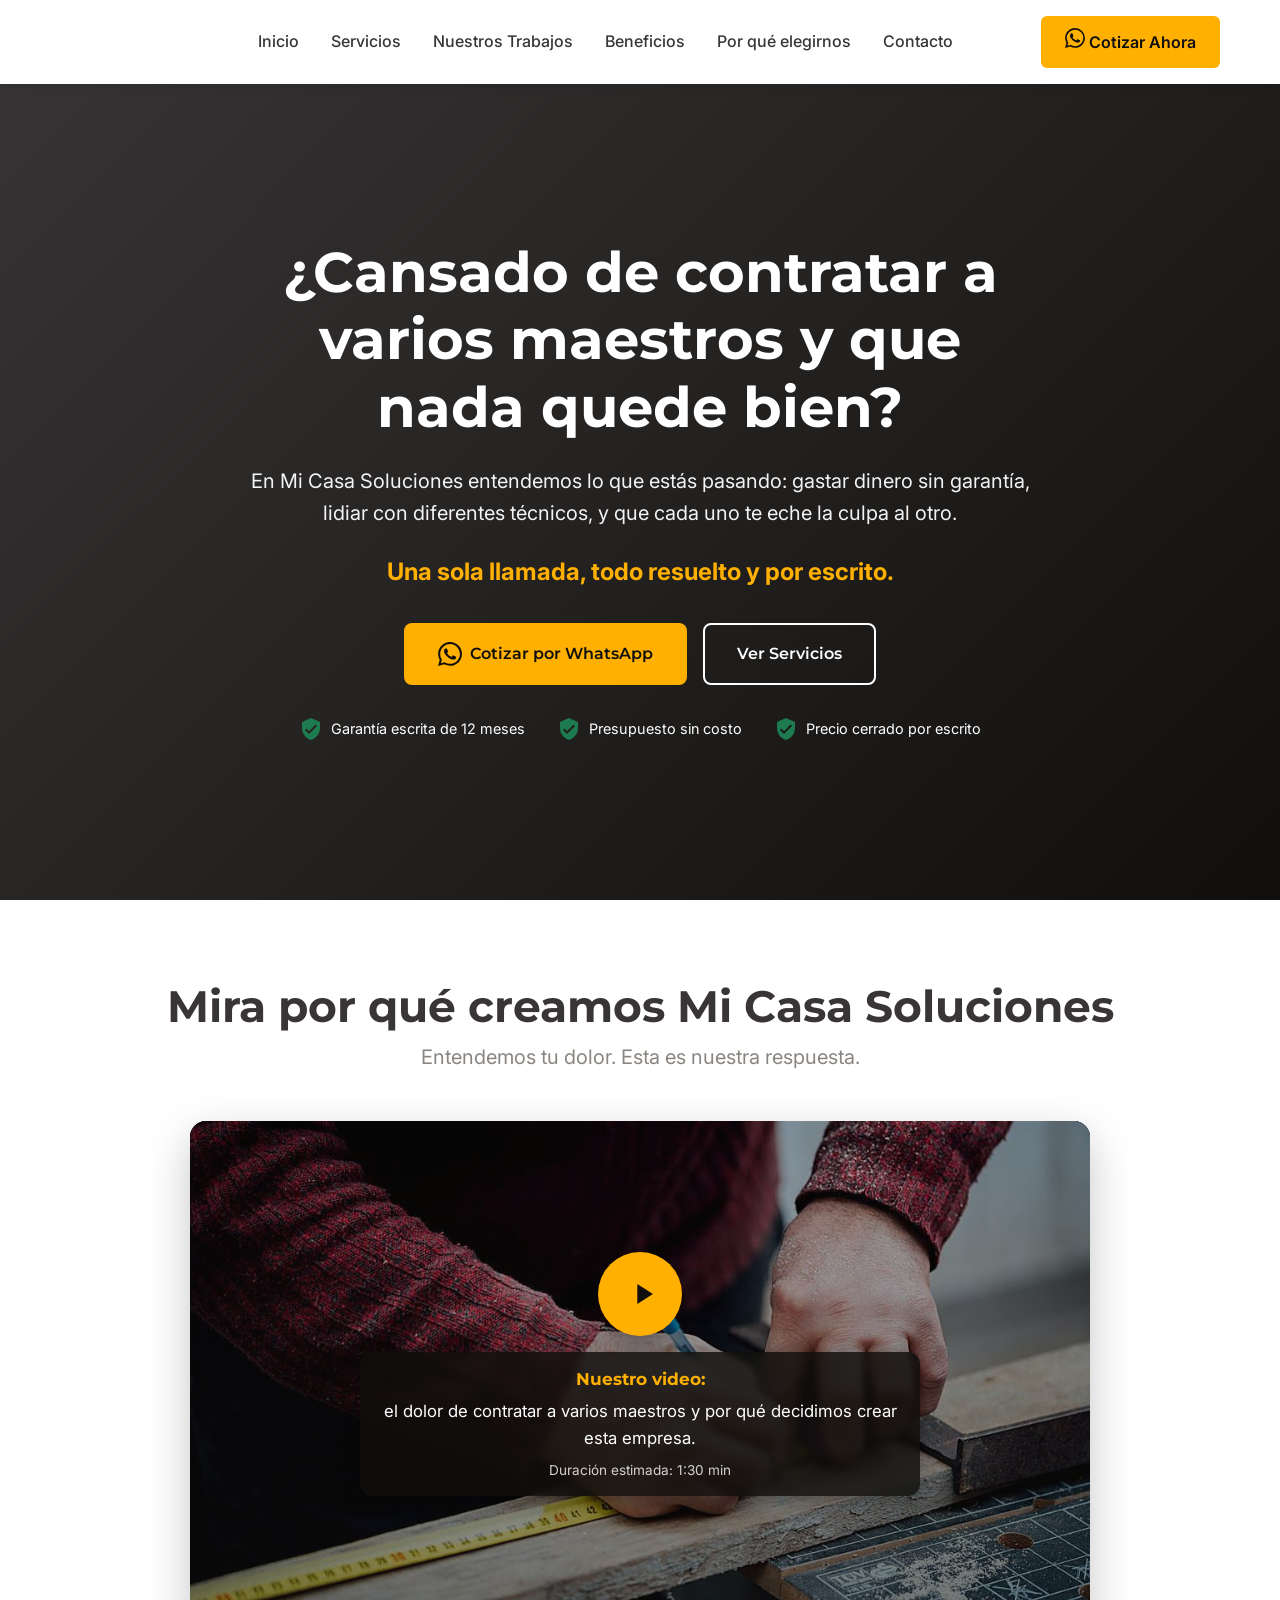
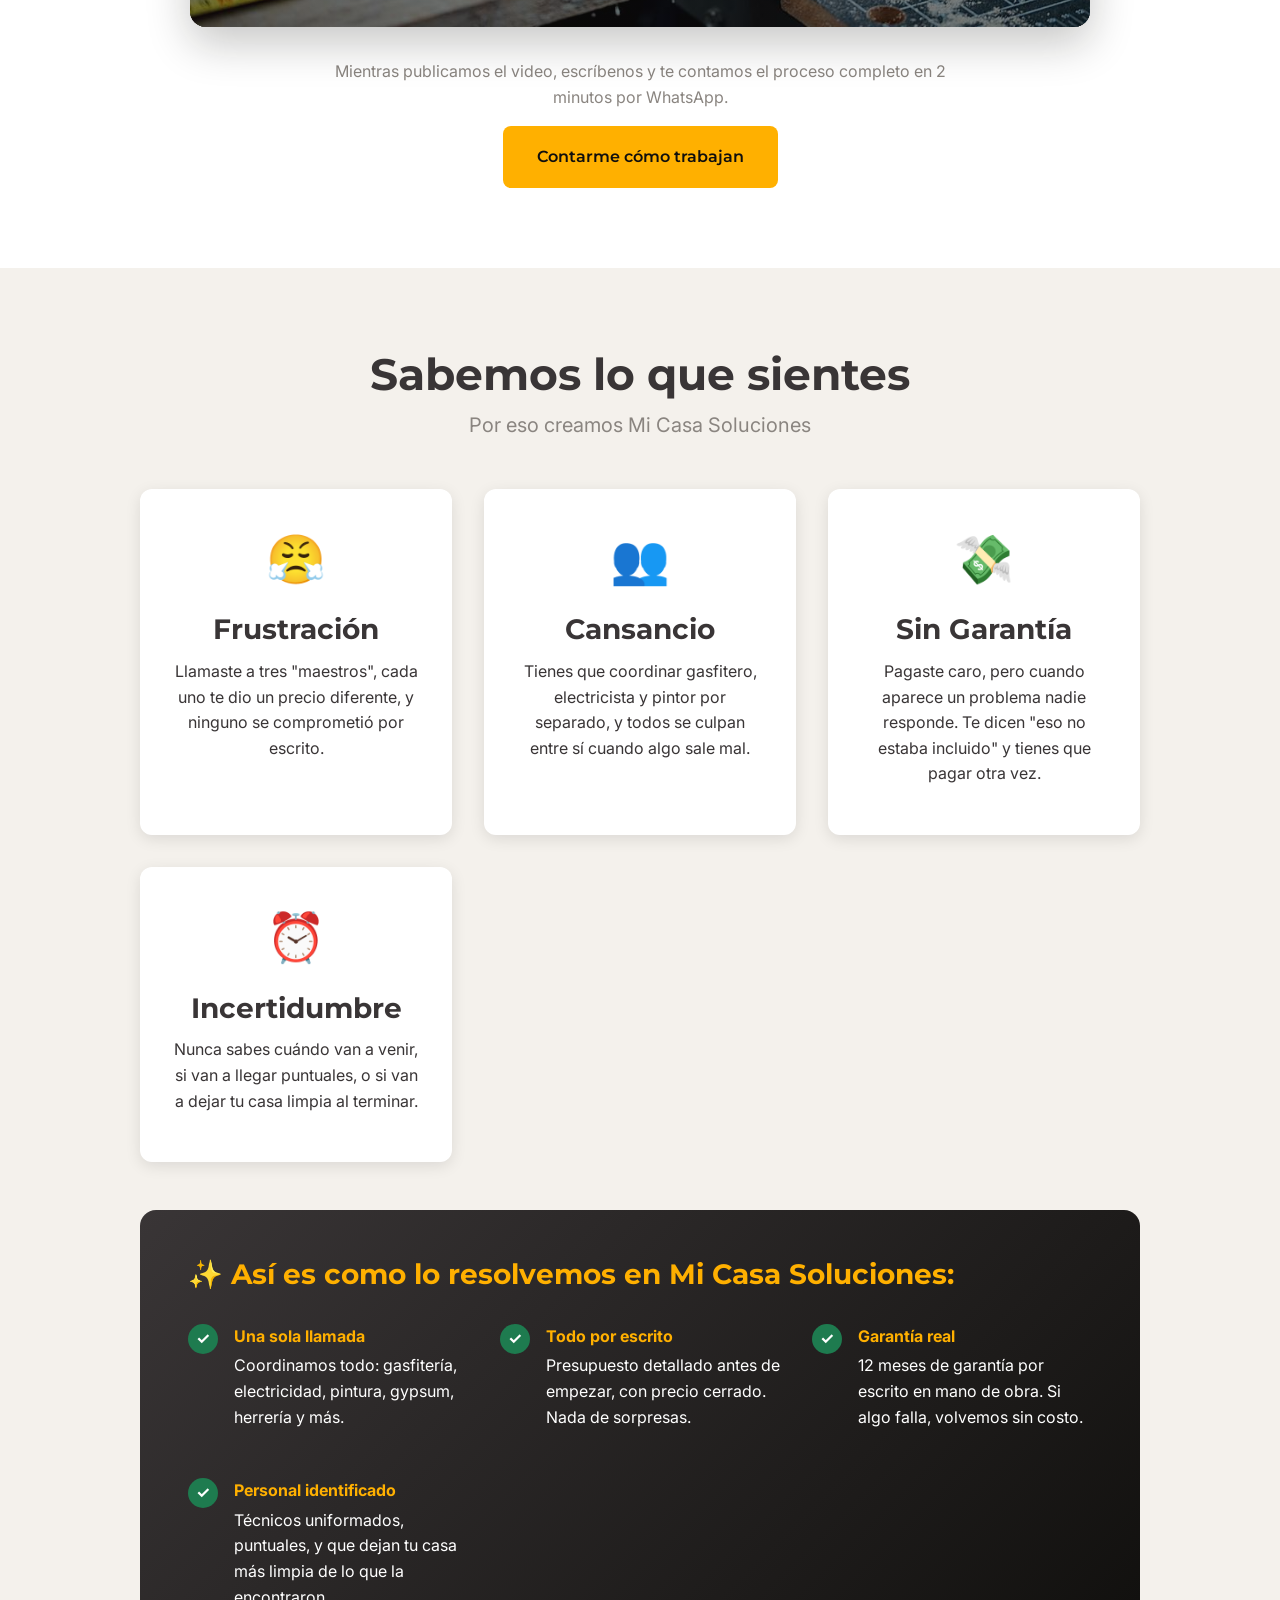
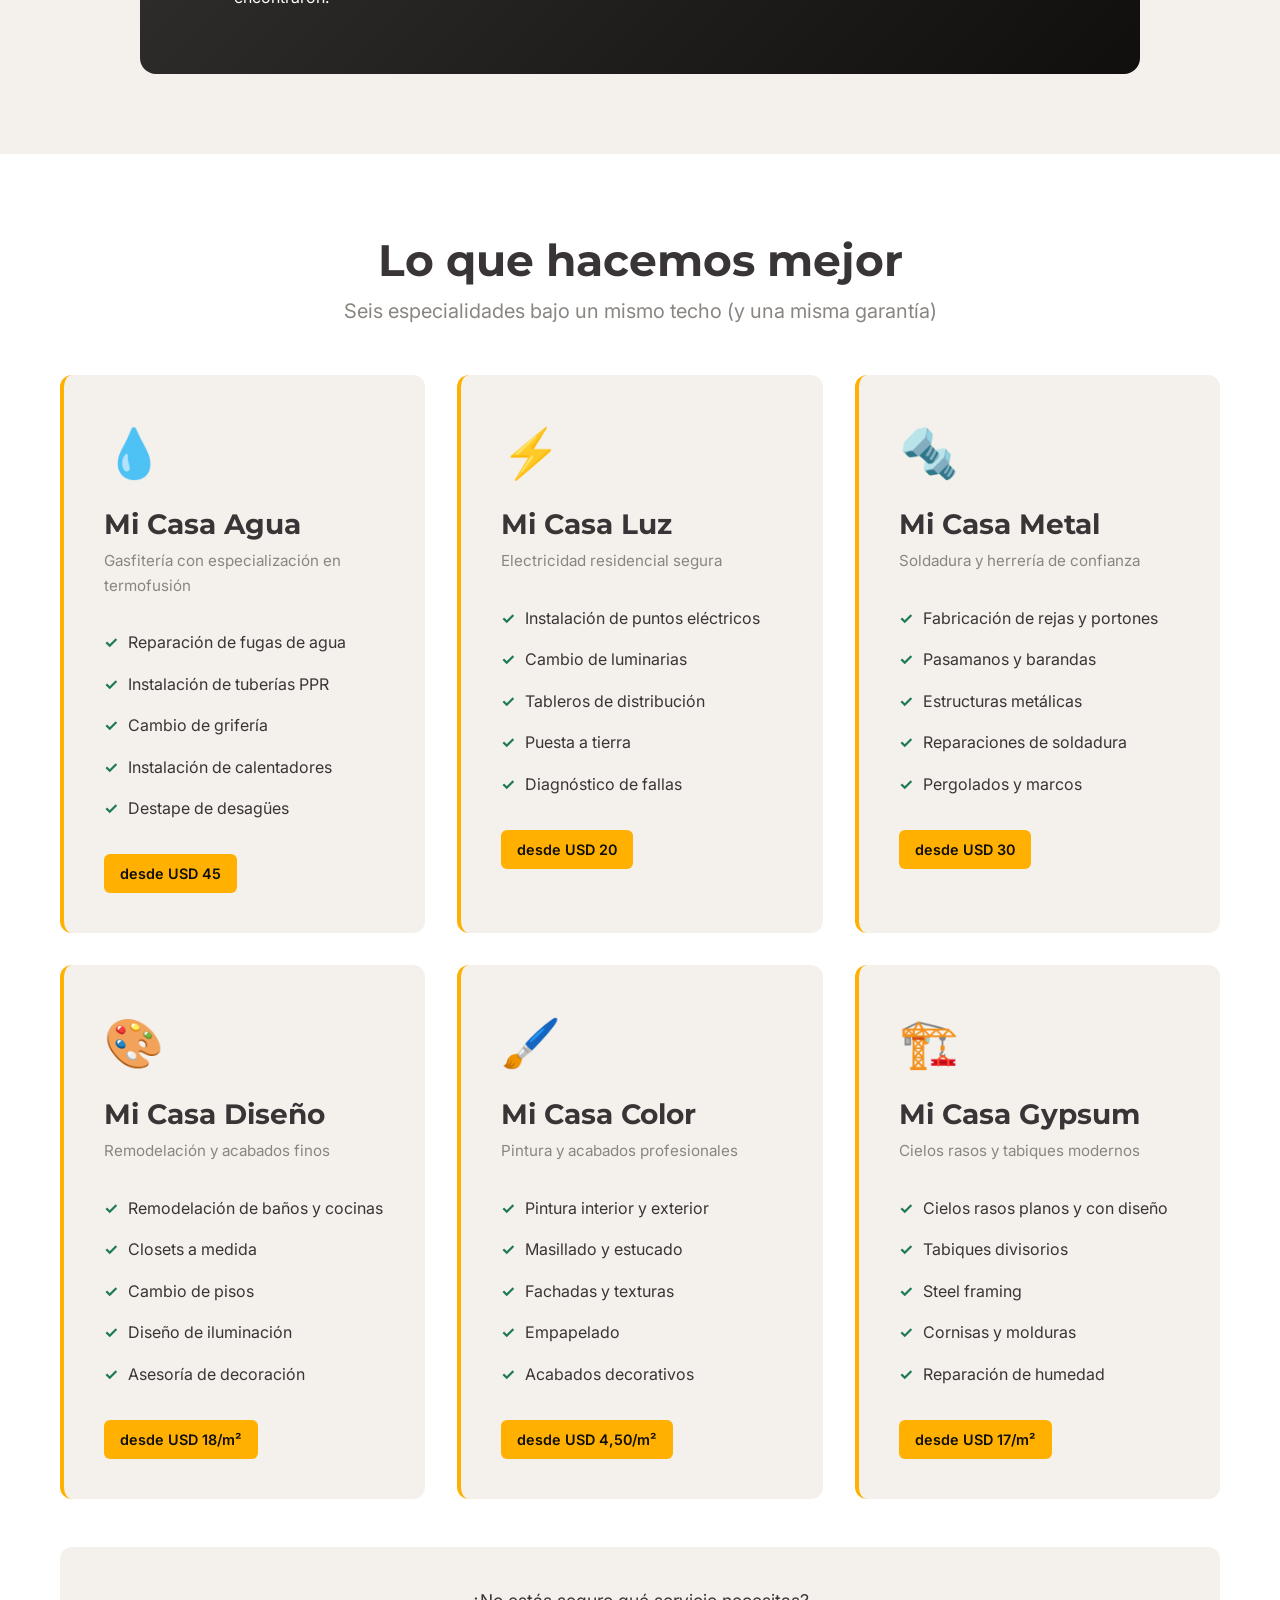
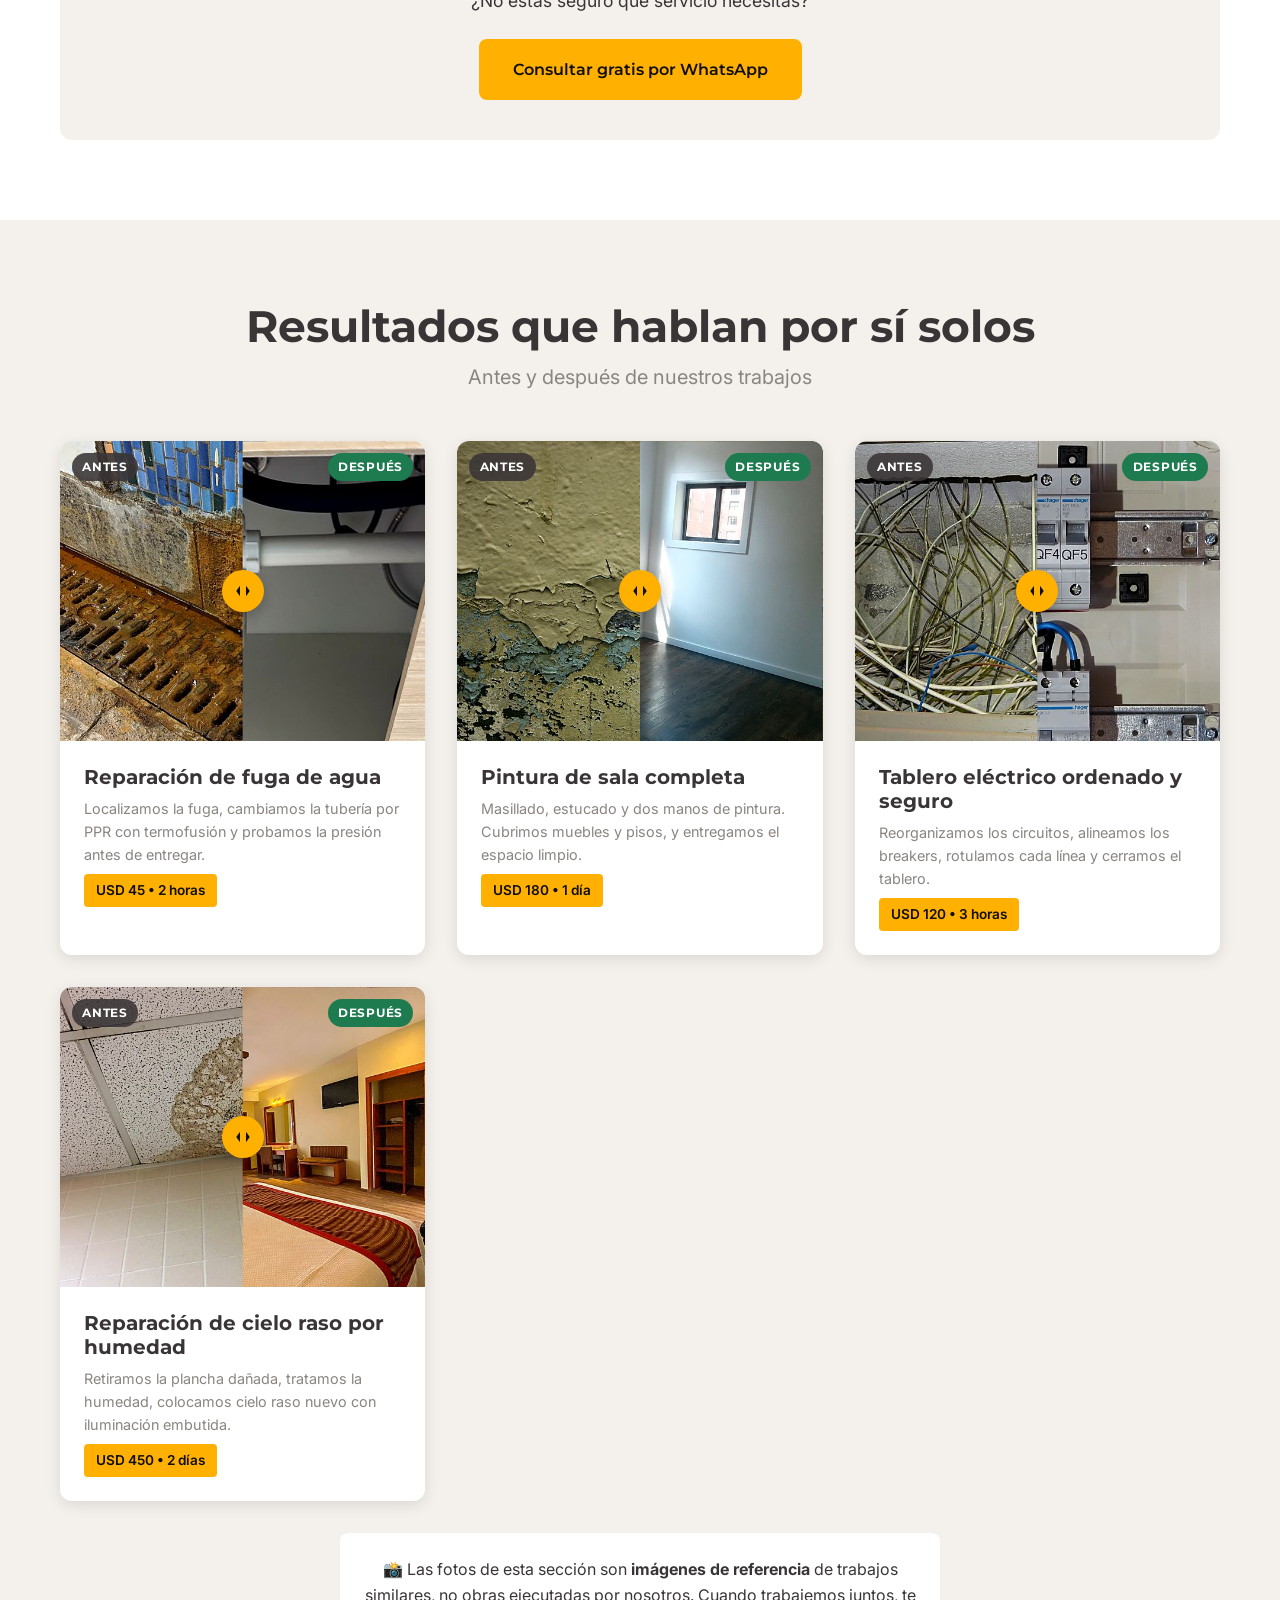
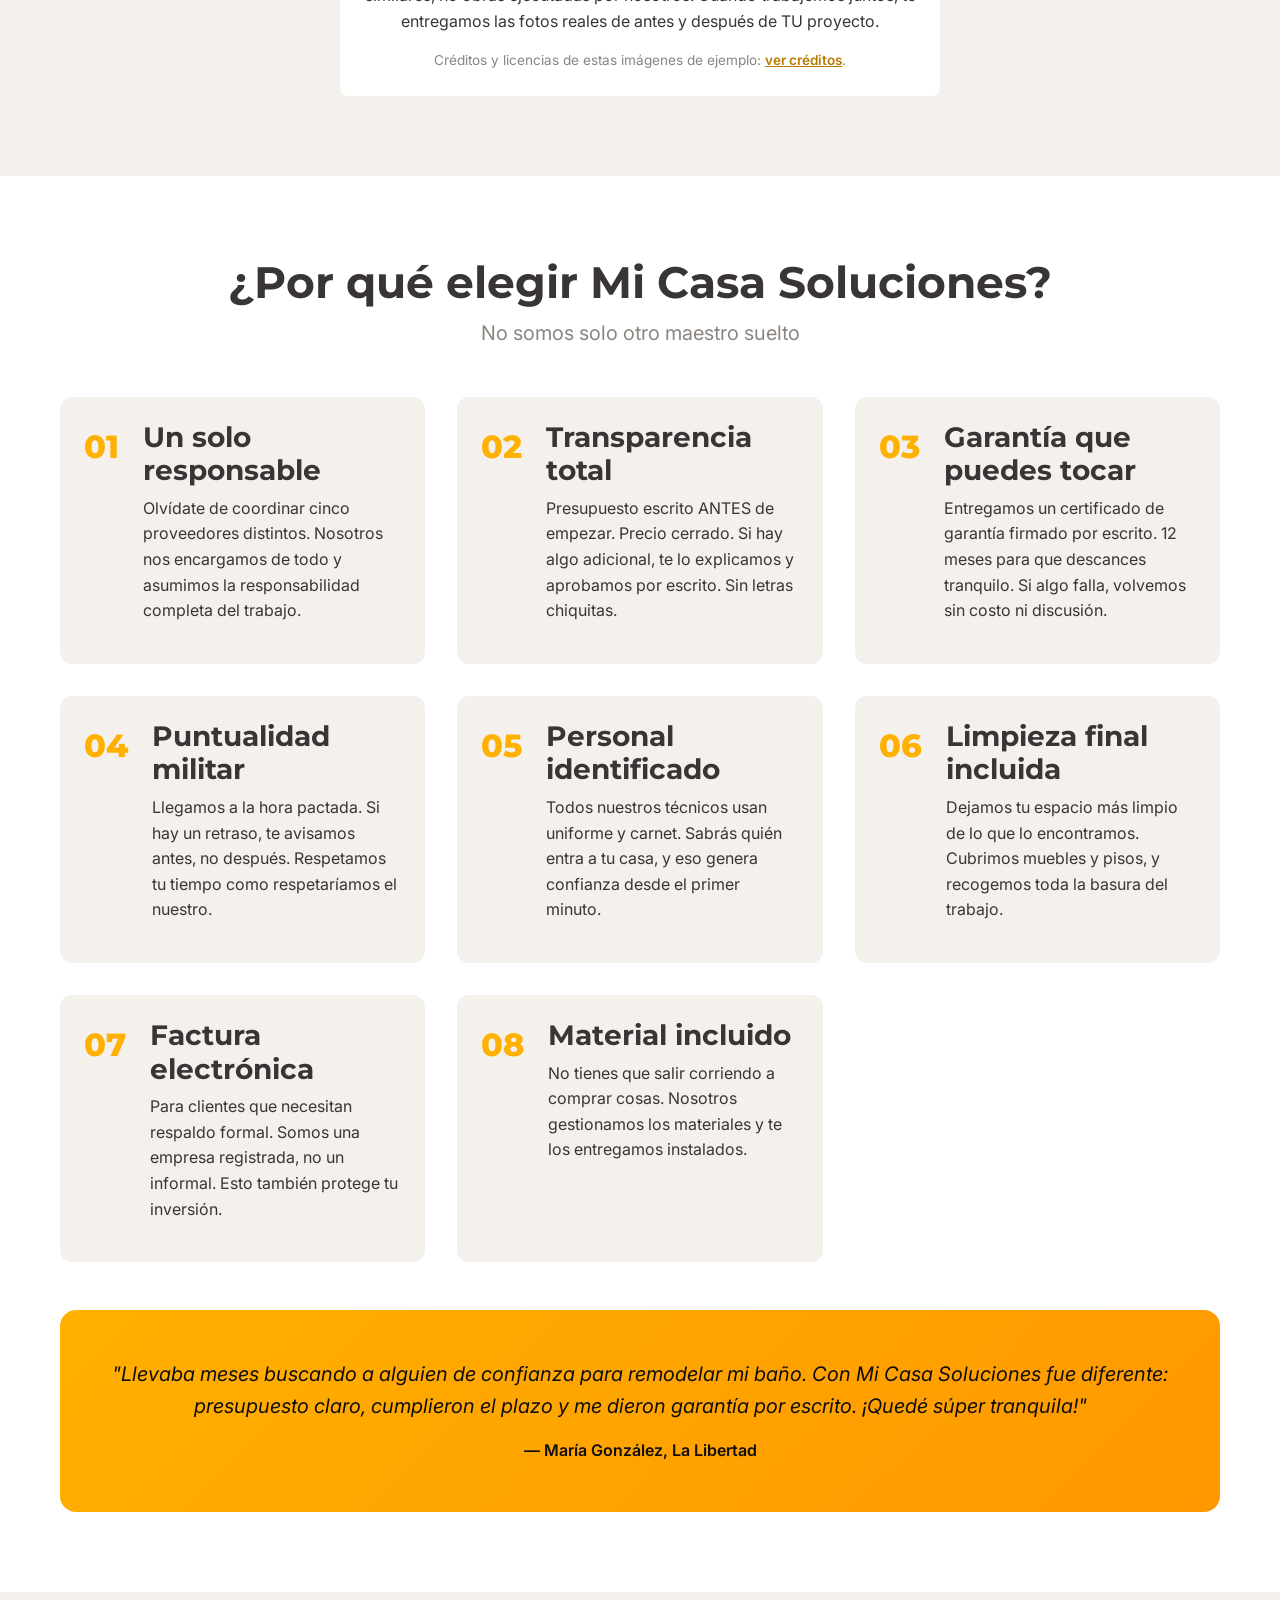
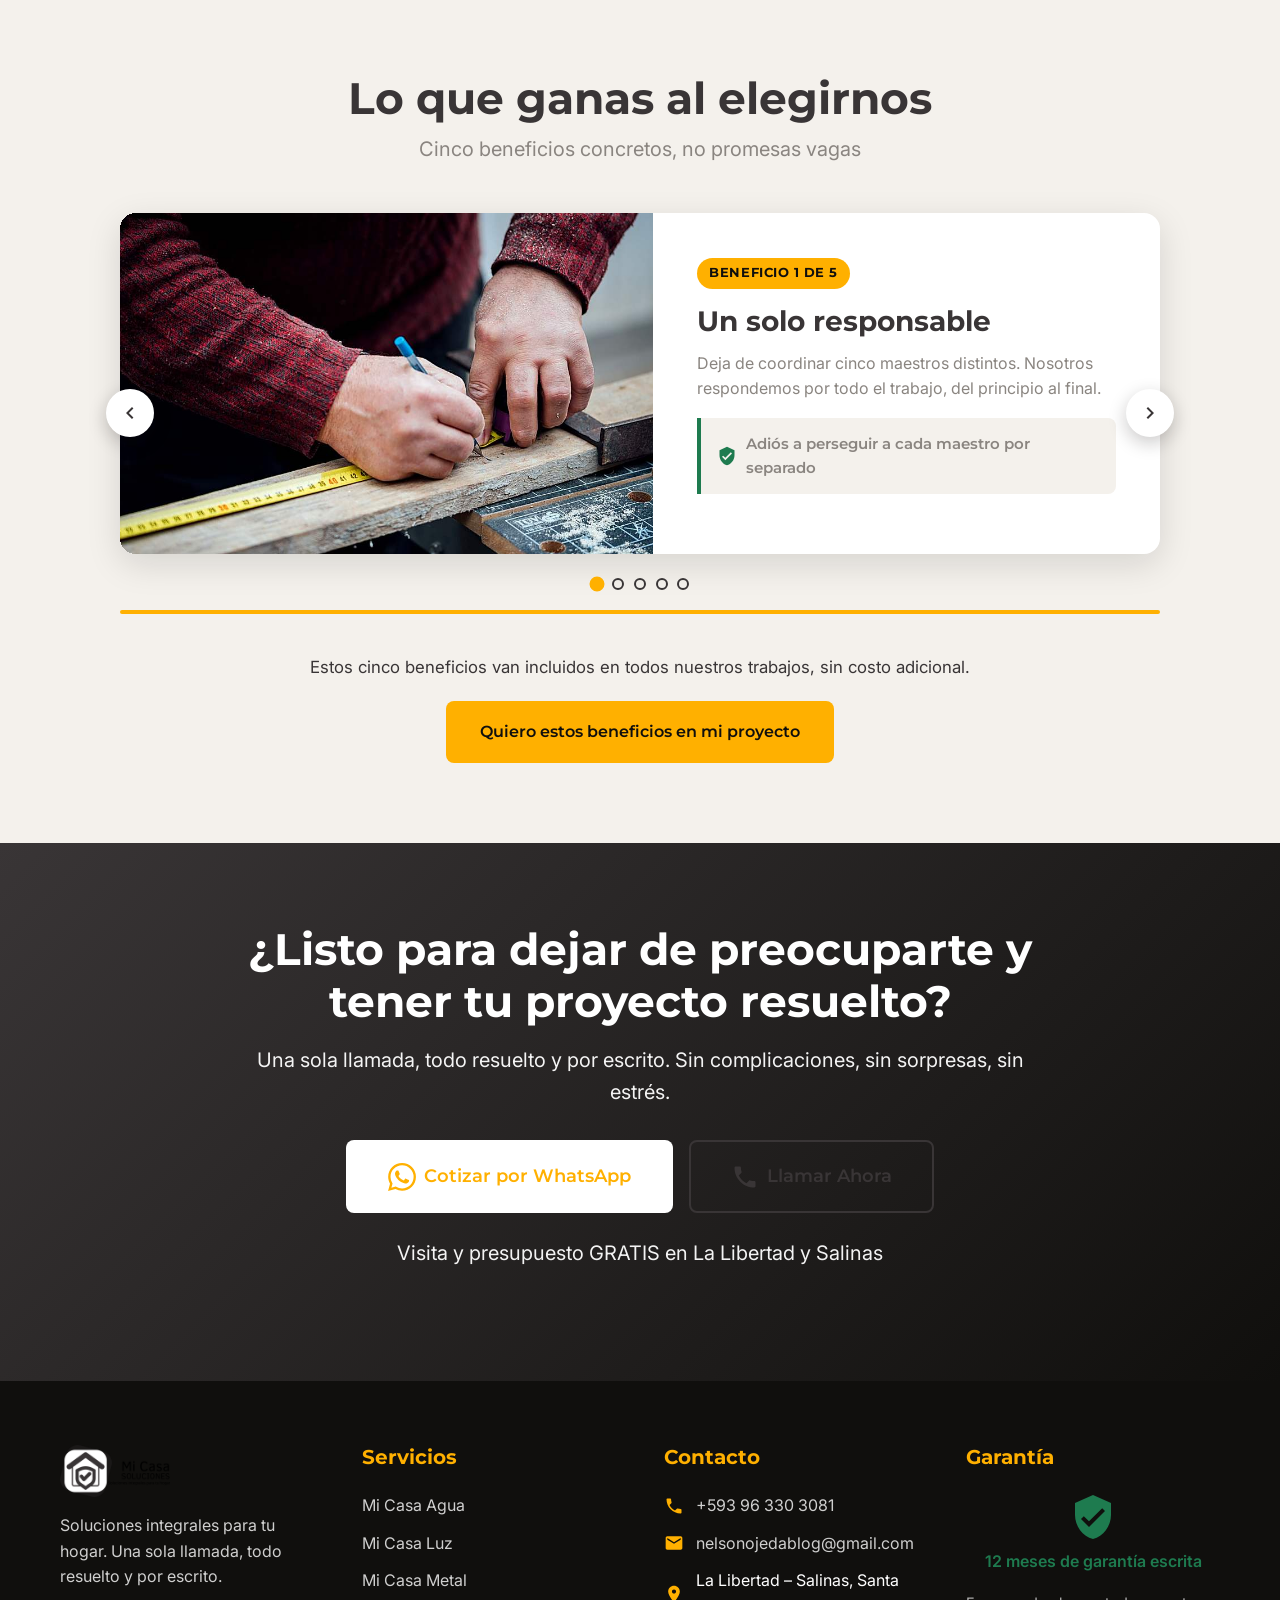
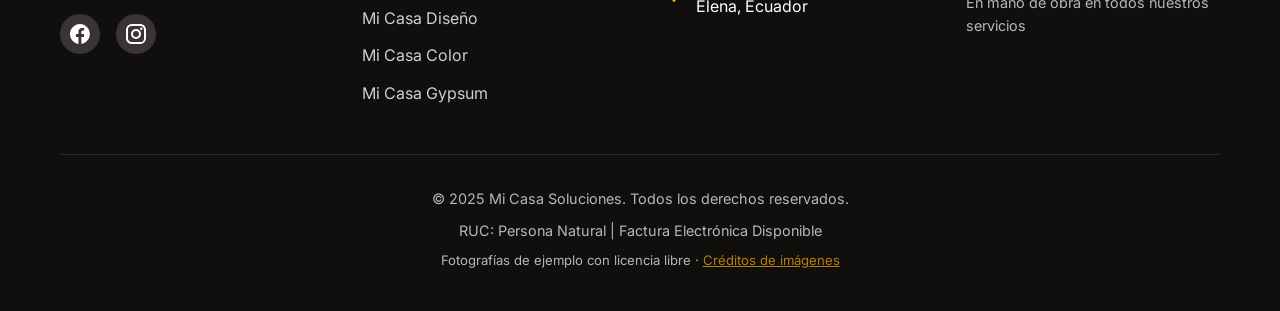
==== commit 342537d6: "Actualización sitio web Modificaciones técnicas y visuales actualizadas" ====
--- a/index.html
+++ b/index.html
@@ -4,6 +4,15 @@
     <meta charset="UTF-8">
     <meta name="viewport" content="width=device-width, initial-scale=1.0">
     <title>Mi Casa Soluciones | Soluciones integrales para tu hogar</title>
+    <meta name="description" content="Gasfitería, electricidad, soldadura, pintura, gypsum y remodelación en La Libertad y Salinas. Presupuesto por escrito, precio cerrado y garantía escrita de 12 meses. Visita sin costo.">
+    <meta name="theme-color" content="#FFB000">
+    <meta property="og:title" content="Mi Casa Soluciones | Soluciones integrales para tu hogar">
+    <meta property="og:description" content="Una sola llamada, todo resuelto y por escrito. Garantía escrita de 12 meses en mano de obra.">
+    <meta property="og:image" content="assets/logo_ambar.png">
+    <meta property="og:type" content="website">
+    <link rel="icon" href="assets/favicon.ico" sizes="any">
+    <link rel="icon" type="image/png" sizes="192x192" href="assets/favicon-192.png">
+    <link rel="apple-touch-icon" href="assets/apple-touch-icon.png">
     <link rel="preconnect" href="https://fonts.googleapis.com">
     <link rel="preconnect" href="https://fonts.gstatic.com" crossorigin>
     <link href="https://fonts.googleapis.com/css2?family=Montserrat:wght@600;700;800&family=Inter:wght@400;500;600&display=swap" rel="stylesheet">
@@ -14,9 +23,15 @@
     <header class="header">
         <div class="container">
             <nav class="navbar">
-                <div class="logo">
-                    <img src="https://placehold.co/200x60/393536/FFFFFF?text=Mi+Casa+SOLUCIONES&font=montserrat" alt="Mi Casa Soluciones Logo">
-                </div>
+                <a class="logo" href="#inicio" aria-label="Mi Casa Soluciones - Inicio">
+                    <picture>
+                        <source media="(max-width: 560px)" srcset="assets/emblema_ambar.png">
+                        <img src="assets/logo_ambar.png"
+                             srcset="assets/logo_ambar.png 1x"
+                             alt="Mi Casa Soluciones - Soluciones integrales para tu hogar"
+                             width="1000" height="472" decoding="async">
+                    </picture>
+                </a>
                 <button class="mobile-menu-btn" aria-label="Menú">
                     <span></span>
                     <span></span>
@@ -26,6 +41,7 @@
                     <li><a href="#inicio">Inicio</a></li>
                     <li><a href="#servicios">Servicios</a></li>
                     <li><a href="#antes-despues">Nuestros Trabajos</a></li>
+                    <li><a href="#beneficios">Beneficios</a></li>
                     <li><a href="#diferencias">Por qué elegirnos</a></li>
                     <li><a href="#contacto">Contacto</a></li>
                 </ul>
@@ -41,22 +57,6 @@
 
     <!-- Hero Section with Video -->
     <section id="inicio" class="hero">
-        <div class="video-overlay">
-            <div class="video-container">
-                <div class="video-placeholder">
-                    <div class="play-button">
-                        <svg width="64" height="64" viewBox="0 0 24 24" fill="white">
-                            <path d="M8 5v14l11-7z"/>
-                        </svg>
-                    </div>
-                    <p class="video-text">Conocemos tu frustración...</p>
-                </div>
-                <video controls poster="https://placehold.co/1920x1080/393536/FFB000?text=Video+Mi+Casa+Soluciones">
-                    <source src="video-mi-casa-soluciones.mp4" type="video/mp4">
-                    Tu navegador no soporta el video.
-                </video>
-            </div>
-        </div>
         <div class="hero-content">
             <div class="container">
                 <h1 class="hero-title">¿Cansado de contratar a varios maestros y que nada quede bien?</h1>
@@ -91,6 +91,65 @@
                         <span>Precio cerrado por escrito</span>
                     </div>
                 </div>
+            </div>
+        </div>
+    </section>
+
+
+    <!-- Sección de Video: por qué creamos Mi Casa Soluciones -->
+    <section id="video" class="video-section">
+        <div class="container">
+            <h2 class="section-title center">Mira por qué creamos Mi Casa Soluciones</h2>
+            <p class="section-subtitle center">Entendemos tu dolor. Esta es nuestra respuesta.</p>
+
+            <div class="video-frame">
+                <!--
+                    CÓMO PUBLICAR EL VIDEO:
+                    1) Sube el video a YouTube (recomendado) o guárdalo como
+                       "video-mi-casa-soluciones.mp4" en esta misma carpeta.
+                    2) YouTube: reemplaza VIDEO_ID en el iframe de abajo.
+                    3) MP4 local: borra el <iframe> y descomenta el <video>.
+                -->
+                <div class="video-placeholder" id="videoPlaceholder" role="button" tabindex="0"
+                     aria-label="Reproducir video: por qué creamos Mi Casa Soluciones">
+                    <img class="video-poster" src="images/ben-1-un-responsable.jpg"
+                         alt="Antes: contratar a varios maestros por separado. Después: un solo responsable."
+                         loading="lazy" decoding="async">
+                    <div class="video-veil"></div>
+                    <div class="video-play">
+                        <svg width="34" height="34" viewBox="0 0 24 24" fill="currentColor" aria-hidden="true">
+                            <path d="M8 5v14l11-7z"/>
+                        </svg>
+                    </div>
+                    <div class="video-caption">
+                        <strong>Nuestro video:</strong> el dolor de contratar a varios maestros
+                        y por qué decidimos crear esta empresa.
+                        <span class="video-meta">Duración estimada: 1:30 min</span>
+                    </div>
+                </div>
+
+                <!-- Opción YouTube (reemplaza VIDEO_ID por el identificador real)
+                <iframe class="video-embed" src="https://www.youtube.com/embed/VIDEO_ID?rel=0"
+                        title="Por qué creamos Mi Casa Soluciones" loading="lazy"
+                        allow="accelerometer; autoplay; clipboard-write; encrypted-media; gyroscope; picture-in-picture"
+                        allowfullscreen></iframe>
+                -->
+
+                <!-- Opción MP4 local (descomenta cuando exista el archivo)
+                <video class="video-embed" controls preload="none"
+                       poster="images/ben-1-un-responsable.jpg">
+                    <source src="video-mi-casa-soluciones.mp4" type="video/mp4">
+                    Tu navegador no soporta el video.
+                </video>
+                -->
+            </div>
+
+            <div class="video-fallback-note">
+                <p>Mientras publicamos el video, escríbenos y te contamos el proceso completo en 2 minutos por WhatsApp.</p>
+                <a href="https://wa.me/593963303081?text=Hola,%20quiero%20saber%20c%C3%B3mo%20trabajan"
+                   class="btn btn-primary" target="_blank" rel="noopener">
+                    Contarme cómo trabajan
+                </a>
             </div>
         </div>
     </section>
@@ -276,73 +335,104 @@
             <p class="section-subtitle center">Antes y después de nuestros trabajos</p>
 
             <div class="ba-gallery">
-                <!-- Proyecto 1 -->
                 <div class="ba-project">
                     <div class="ba-slider">
                         <div class="ba-images">
-                            <img src="https://placehold.co/600x400/8A8580/FFFFFF?text=ANTES:+Fuga+de+agua+visible" alt="Antes - Fuga de agua" class="ba-before">
-                            <img src="https://placehold.co/600x400/1E7B4F/FFFFFF?text=DESPUÉS:+Todo+en+orden" alt="Después - Reparación completa" class="ba-after">
+                            <img src="images/ba-agua-antes.jpg" alt="Antes: tubería de agua corroída y oxidada, origen frecuente de fugas" class="ba-before" loading="lazy" decoding="async">
+                            <img src="images/ba-agua-despues.jpg" alt="Después: tubería nueva instalada bajo el lavabo, limpia y sin fugas" class="ba-after" loading="lazy" decoding="async">
+                            <span class="ba-tag ba-tag-before">ANTES</span>
+                            <span class="ba-tag ba-tag-after">DESPUÉS</span>
+                            <span class="ba-handle" aria-hidden="true">
+                                <svg width="18" height="18" viewBox="0 0 24 24" fill="currentColor">
+                                    <path d="M8 5l-5 7 5 7V5zm8 0v14l5-7-5-7z"/>
+                                </svg>
+                            </span>
                         </div>
-                        <input type="range" min="0" max="100" value="0" class="ba-slider-range" aria-label="Deslizar para ver antes y después">
+                        <input type="range" min="0" max="100" value="50" class="ba-slider-range"
+                               aria-label="Deslizar para comparar el antes y el después de Reparación de fuga de agua">
                     </div>
                     <div class="ba-info">
                         <h4>Reparación de fuga de agua</h4>
-                        <p>Localización, reparación y prueba de presión garantizada.</p>
+                        <p>Localizamos la fuga, cambiamos la tubería por PPR con termofusión y probamos la presión antes de entregar.</p>
                         <span class="ba-price">USD 45 • 2 horas</span>
                     </div>
                 </div>
-
-                <!-- Proyecto 2 -->
                 <div class="ba-project">
                     <div class="ba-slider">
                         <div class="ba-images">
-                            <img src="https://placehold.co/600x400/8A8580/FFFFFF?text=ANTES:+Pared+sin+pintura" alt="Antes - Pared sin pintar" class="ba-before">
-                            <img src="https://placehold.co/600x400/FFB000/393536?text=DESPUÉS:+Pintura+perfecta" alt="Después - Pintura terminada" class="ba-after">
+                            <img src="images/ba-pintura-antes.jpg" alt="Antes: pared con pintura descascarada y desprendida por la humedad" class="ba-before" loading="lazy" decoding="async">
+                            <img src="images/ba-pintura-despues.jpg" alt="Después: ambiente con paredes empastadas y pintadas, acabado uniforme" class="ba-after" loading="lazy" decoding="async">
+                            <span class="ba-tag ba-tag-before">ANTES</span>
+                            <span class="ba-tag ba-tag-after">DESPUÉS</span>
+                            <span class="ba-handle" aria-hidden="true">
+                                <svg width="18" height="18" viewBox="0 0 24 24" fill="currentColor">
+                                    <path d="M8 5l-5 7 5 7V5zm8 0v14l5-7-5-7z"/>
+                                </svg>
+                            </span>
                         </div>
-                        <input type="range" min="0" max="100" value="0" class="ba-slider-range" aria-label="Deslizar para ver antes y después">
+                        <input type="range" min="0" max="100" value="50" class="ba-slider-range"
+                               aria-label="Deslizar para comparar el antes y el después de Pintura de sala completa">
                     </div>
                     <div class="ba-info">
                         <h4>Pintura de sala completa</h4>
-                        <p>Masillado, estucado y dos manos de pintura de alta calidad.</p>
+                        <p>Masillado, estucado y dos manos de pintura. Cubrimos muebles y pisos, y entregamos el espacio limpio.</p>
                         <span class="ba-price">USD 180 • 1 día</span>
                     </div>
                 </div>
-
-                <!-- Proyecto 3 -->
                 <div class="ba-project">
                     <div class="ba-slider">
                         <div class="ba-images">
-                            <img src="https://placehold.co/600x400/8A8580/FFFFFF?text=ANTES:+Instalación+eléctrica+desordenada" alt="Antes - Tablero desordenado" class="ba-before">
-                            <img src="https://placehold.co/600x400/1E7B4F/FFFFFF?text=DESPUÉS:+Tablero+organizado+y+seguro" alt="Después - Tablero organizado" class="ba-after">
+                            <img src="images/ba-electrico-antes.jpg" alt="Antes: cables eléctricos enredados y sin identificación en el ducto" class="ba-before" loading="lazy" decoding="async">
+                            <img src="images/ba-electrico-despues.jpg" alt="Después: tablero eléctrico ordenado, con breakers alineados y circuitos identificados" class="ba-after" loading="lazy" decoding="async">
+                            <span class="ba-tag ba-tag-before">ANTES</span>
+                            <span class="ba-tag ba-tag-after">DESPUÉS</span>
+                            <span class="ba-handle" aria-hidden="true">
+                                <svg width="18" height="18" viewBox="0 0 24 24" fill="currentColor">
+                                    <path d="M8 5l-5 7 5 7V5zm8 0v14l5-7-5-7z"/>
+                                </svg>
+                            </span>
                         </div>
-                        <input type="range" min="0" max="100" value="0" class="ba-slider-range" aria-label="Deslizar para ver antes y después">
+                        <input type="range" min="0" max="100" value="50" class="ba-slider-range"
+                               aria-label="Deslizar para comparar el antes y el después de Tablero eléctrico ordenado y seguro">
                     </div>
                     <div class="ba-info">
-                        <h4>Organización de tablero eléctrico</h4>
-                        <p>Rotulado, seguro y listo para futuras ampliaciones.</p>
+                        <h4>Tablero eléctrico ordenado y seguro</h4>
+                        <p>Reorganizamos los circuitos, alineamos los breakers, rotulamos cada línea y cerramos el tablero.</p>
                         <span class="ba-price">USD 120 • 3 horas</span>
                     </div>
                 </div>
-
-                <!-- Proyecto 4 -->
                 <div class="ba-project">
                     <div class="ba-slider">
                         <div class="ba-images">
-                            <img src="https://placehold.co/600x400/8A8580/FFFFFF?text=ANTES:+Cielo+raso+dañado" alt="Antes - Cielo raso dañado" class="ba-before">
-                            <img src="https://placehold.co/600x400/FFB000/393536?text=DESPUÉS:+Cielo+raso+nuevo" alt="Después - Cielo raso nuevo" class="ba-after">
+                            <img src="images/ba-gypsum-antes.jpg" alt="Antes: cielo raso con mancha de humedad y plancha deteriorada" class="ba-before" loading="lazy" decoding="async">
+                            <img src="images/ba-gypsum-despues.jpg" alt="Después: ambiente terminado, con cielo raso limpio e iluminación embutida" class="ba-after" loading="lazy" decoding="async">
+                            <span class="ba-tag ba-tag-before">ANTES</span>
+                            <span class="ba-tag ba-tag-after">DESPUÉS</span>
+                            <span class="ba-handle" aria-hidden="true">
+                                <svg width="18" height="18" viewBox="0 0 24 24" fill="currentColor">
+                                    <path d="M8 5l-5 7 5 7V5zm8 0v14l5-7-5-7z"/>
+                                </svg>
+                            </span>
                         </div>
-                        <input type="range" min="0" max="100" value="0" class="ba-slider-range" aria-label="Deslizar para ver antes y después">
+                        <input type="range" min="0" max="100" value="50" class="ba-slider-range"
+                               aria-label="Deslizar para comparar el antes y el después de Reparación de cielo raso por humedad">
                     </div>
                     <div class="ba-info">
                         <h4>Reparación de cielo raso por humedad</h4>
-                        <p>Cambio de plancha, masillado y pintura impecable.</p>
+                        <p>Retiramos la plancha dañada, tratamos la humedad, colocamos cielo raso nuevo con iluminación embutida.</p>
                         <span class="ba-price">USD 450 • 2 días</span>
                     </div>
                 </div>
             </div>
 
             <div class="ba-note">
-                <p>📸 Estas son imágenes de ejemplo. En nuestro trabajo real, te entregamos fotos de antes y después de TU proyecto.</p>
+                <p>📸 Las fotos de esta sección son <strong>imágenes de referencia</strong> de trabajos
+                   similares, no obras ejecutadas por nosotros. Cuando trabajemos juntos, te entregamos
+                   las fotos reales de antes y después de TU proyecto.</p>
+                <p class="ba-note-credits">
+                    Créditos y licencias de estas imágenes de ejemplo:
+                    <a href="creditos.html">ver créditos</a>.
+                </p>
             </div>
         </div>
     </section>
@@ -424,6 +514,140 @@
                     "Llevaba meses buscando a alguien de confianza para remodelar mi baño. Con Mi Casa Soluciones fue diferente: presupuesto claro, cumplieron el plazo y me dieron garantía por escrito. ¡Quedé súper tranquila!"
                 </blockquote>
                 <cite>— María González, La Libertad</cite>
+            </div>
+        </div>
+    </section>
+
+
+    <!-- Beneficios: carrusel de imágenes -->
+    <section id="beneficios" class="benefits-section">
+        <div class="container">
+            <h2 class="section-title center">Lo que ganas al elegirnos</h2>
+            <p class="section-subtitle center">Cinco beneficios concretos, no promesas vagas</p>
+
+            <div class="carousel" id="benefitsCarousel" aria-roledescription="carrusel"
+                 aria-label="Beneficios de ser cliente de Mi Casa Soluciones">
+                <div class="carousel-viewport">
+                    <div class="carousel-track">
+                <article class="carousel-slide is-active"
+                         role="group" aria-roledescription="diapositiva"
+                         aria-label="1 de 5: Un solo responsable">
+                    <div class="carousel-media">
+                        <img src="images/ben-1-un-responsable.jpg" alt="Un solo responsable: Deja de coordinar cinco maestros distintos. Nosotros respondemos por todo el trabajo, del principio al final." loading="lazy" decoding="async">
+                    </div>
+                    <div class="carousel-body">
+                        <span class="carousel-badge">Beneficio 1 de 5</span>
+                        <h3>Un solo responsable</h3>
+                        <p>Deja de coordinar cinco maestros distintos. Nosotros respondemos por todo el trabajo, del principio al final.</p>
+                        <p class="carousel-hook">
+                            <svg width="20" height="20" viewBox="0 0 24 24" fill="#1E7B4F" aria-hidden="true">
+                                <path d="M12 1L3 5v6c0 5.55 3.84 10.74 9 12 5.16-1.26 9-6.45 9-12V5l-9-4zm-2 16l-4-4 1.41-1.41L10 14.17l6.59-6.59L18 9l-8 8z"/>
+                            </svg>
+                            Adiós a perseguir a cada maestro por separado
+                        </p>
+                    </div>
+                </article>
+                <article class="carousel-slide"
+                         role="group" aria-roledescription="diapositiva"
+                         aria-label="2 de 5: Precio cerrado por escrito">
+                    <div class="carousel-media">
+                        <img src="images/ben-2-presupuesto.jpg" alt="Precio cerrado por escrito: Recibes tu presupuesto detallado por escrito, con lo que incluye y lo que no, antes de que empecemos." loading="lazy" decoding="async">
+                    </div>
+                    <div class="carousel-body">
+                        <span class="carousel-badge">Beneficio 2 de 5</span>
+                        <h3>Precio cerrado por escrito</h3>
+                        <p>Recibes tu presupuesto detallado por escrito, con lo que incluye y lo que no, antes de que empecemos.</p>
+                        <p class="carousel-hook">
+                            <svg width="20" height="20" viewBox="0 0 24 24" fill="#1E7B4F" aria-hidden="true">
+                                <path d="M12 1L3 5v6c0 5.55 3.84 10.74 9 12 5.16-1.26 9-6.45 9-12V5l-9-4zm-2 16l-4-4 1.41-1.41L10 14.17l6.59-6.59L18 9l-8 8z"/>
+                            </svg>
+                            Sabes cuánto pagas desde el primer día
+                        </p>
+                    </div>
+                </article>
+                <article class="carousel-slide"
+                         role="group" aria-roledescription="diapositiva"
+                         aria-label="3 de 5: Garantía escrita de 12 meses">
+                    <div class="carousel-media">
+                        <img src="images/ben-3-garantia.jpg" alt="Garantía escrita de 12 meses: Te entregamos un certificado firmado. Si algo falla dentro del plazo, volvemos sin costo y sin discutir." loading="lazy" decoding="async">
+                    </div>
+                    <div class="carousel-body">
+                        <span class="carousel-badge">Beneficio 3 de 5</span>
+                        <h3>Garantía escrita de 12 meses</h3>
+                        <p>Te entregamos un certificado firmado. Si algo falla dentro del plazo, volvemos sin costo y sin discutir.</p>
+                        <p class="carousel-hook">
+                            <svg width="20" height="20" viewBox="0 0 24 24" fill="#1E7B4F" aria-hidden="true">
+                                <path d="M12 1L3 5v6c0 5.55 3.84 10.74 9 12 5.16-1.26 9-6.45 9-12V5l-9-4zm-2 16l-4-4 1.41-1.41L10 14.17l6.59-6.59L18 9l-8 8z"/>
+                            </svg>
+                            Duerme tranquilo un año completo
+                        </p>
+                    </div>
+                </article>
+                <article class="carousel-slide"
+                         role="group" aria-roledescription="diapositiva"
+                         aria-label="4 de 5: Llegamos a la hora pactada">
+                    <div class="carousel-media">
+                        <img src="images/ben-4-puntualidad.jpg" alt="Llegamos a la hora pactada: Personal uniformado y con carnet, que te avisa si algo se retrasa. Tu tiempo y tu casa se respetan." loading="lazy" decoding="async">
+                    </div>
+                    <div class="carousel-body">
+                        <span class="carousel-badge">Beneficio 4 de 5</span>
+                        <h3>Llegamos a la hora pactada</h3>
+                        <p>Personal uniformado y con carnet, que te avisa si algo se retrasa. Tu tiempo y tu casa se respetan.</p>
+                        <p class="carousel-hook">
+                            <svg width="20" height="20" viewBox="0 0 24 24" fill="#1E7B4F" aria-hidden="true">
+                                <path d="M12 1L3 5v6c0 5.55 3.84 10.74 9 12 5.16-1.26 9-6.45 9-12V5l-9-4zm-2 16l-4-4 1.41-1.41L10 14.17l6.59-6.59L18 9l-8 8z"/>
+                            </svg>
+                            Sabes quién entra y a qué hora llega
+                        </p>
+                    </div>
+                </article>
+                <article class="carousel-slide"
+                         role="group" aria-roledescription="diapositiva"
+                         aria-label="5 de 5: Limpieza final incluida">
+                    <div class="carousel-media">
+                        <img src="images/ben-5-limpieza.jpg" alt="Limpieza final incluida: Cubrimos muebles y pisos, y nos llevamos los escombros. Entregamos más limpio de lo que encontramos." loading="lazy" decoding="async">
+                    </div>
+                    <div class="carousel-body">
+                        <span class="carousel-badge">Beneficio 5 de 5</span>
+                        <h3>Limpieza final incluida</h3>
+                        <p>Cubrimos muebles y pisos, y nos llevamos los escombros. Entregamos más limpio de lo que encontramos.</p>
+                        <p class="carousel-hook">
+                            <svg width="20" height="20" viewBox="0 0 24 24" fill="#1E7B4F" aria-hidden="true">
+                                <path d="M12 1L3 5v6c0 5.55 3.84 10.74 9 12 5.16-1.26 9-6.45 9-12V5l-9-4zm-2 16l-4-4 1.41-1.41L10 14.17l6.59-6.59L18 9l-8 8z"/>
+                            </svg>
+                            Tu casa queda lista para usar
+                        </p>
+                    </div>
+                </article>
+                    </div>
+                </div>
+
+                <button class="carousel-arrow carousel-prev" aria-label="Beneficio anterior">
+                    <svg width="24" height="24" viewBox="0 0 24 24" fill="currentColor" aria-hidden="true">
+                        <path d="M15.41 7.41L14 6l-6 6 6 6 1.41-1.41L10.83 12z"/>
+                    </svg>
+                </button>
+                <button class="carousel-arrow carousel-next" aria-label="Beneficio siguiente">
+                    <svg width="24" height="24" viewBox="0 0 24 24" fill="currentColor" aria-hidden="true">
+                        <path d="M8.59 16.59L10 18l6-6-6-6-1.41 1.41L13.17 12z"/>
+                    </svg>
+                </button>
+
+                <div class="carousel-dots" role="tablist" aria-label="Seleccionar beneficio">
+                    <button class="carousel-dot is-active" data-slide="0" aria-label="Ir al beneficio 1: Un solo responsable"></button>
+                    <button class="carousel-dot" data-slide="1" aria-label="Ir al beneficio 2: Precio cerrado por escrito"></button>
+                    <button class="carousel-dot" data-slide="2" aria-label="Ir al beneficio 3: Garantía escrita de 12 meses"></button>
+                    <button class="carousel-dot" data-slide="3" aria-label="Ir al beneficio 4: Llegamos a la hora pactada"></button>
+                    <button class="carousel-dot" data-slide="4" aria-label="Ir al beneficio 5: Limpieza final incluida"></button>
+                </div>
+            </div>
+
+            <div class="benefits-cta">
+                <p>Estos cinco beneficios van incluidos en todos nuestros trabajos, sin costo adicional.</p>
+                <a href="https://wa.me/593963303081?text=Hola,%20quiero%20una%20cotizaci%C3%B3n%20con%20estos%20beneficios"
+                   class="btn btn-primary" target="_blank" rel="noopener">
+                    Quiero estos beneficios en mi proyecto
+                </a>
             </div>
         </div>
     </section>
@@ -458,7 +682,8 @@
         <div class="container">
             <div class="footer-grid">
                 <div class="footer-brand">
-                    <img src="https://placehold.co/200x60/393536/FFFFFF?text=Mi+Casa+SOLUCIONES&font=montserrat" alt="Mi Casa Soluciones Logo" class="footer-logo">
+                    <img src="assets/logo_blanco.png" alt="Mi Casa Soluciones" class="footer-logo"
+                         width="1000" height="472" loading="lazy" decoding="async">
                     <p>Soluciones integrales para tu hogar. Una sola llamada, todo resuelto y por escrito.</p>
                     <div class="footer-social">
                         <a href="#" aria-label="Facebook">
@@ -525,6 +750,10 @@
             <div class="footer-bottom">
                 <p>&copy; 2025 Mi Casa Soluciones. Todos los derechos reservados.</p>
                 <p>RUC: Persona Natural | Factura Electrónica Disponible</p>
+                <p class="footer-credits">
+                    Fotografías de ejemplo con licencia libre ·
+                    <a href="creditos.html">Créditos de imágenes</a>
+                </p>
             </div>
         </div>
     </footer>
--- a/styles.css
+++ b/styles.css
@@ -178,9 +178,40 @@
     justify-content: space-between;
 }
 
+.logo {
+    display: inline-flex;
+    align-items: center;
+    flex-shrink: 0;
+}
+
+.logo picture {
+    display: inline-flex;
+    align-items: center;
+}
+
+/* El PNG del logo trae relleno transparente: se recorto para que
+   "height" controle el alto real de la marca y no un lienzo cuadrado. */
 .logo img {
-    height: 50px;
+    display: block;
     width: auto;
+    height: clamp(38px, 5.2vw, 52px);
+    max-width: min(46vw, 280px);
+    object-fit: contain;
+}
+
+.footer-logo {
+    display: block;
+    width: auto;
+    height: clamp(40px, 6vw, 52px);
+    max-width: min(70vw, 280px);
+    margin-bottom: 1rem;
+}
+
+@media (max-width: 560px) {
+    .logo img {
+        height: clamp(38px, 9vw, 46px);
+        max-width: 46px;
+    }
 }
 
 .nav-menu {
@@ -569,7 +600,7 @@
 }
 
 .ba-after {
-    clip-path: inset(0 100% 0 0);
+    clip-path: inset(0 0 0 50%);
     transition: clip-path 0.1s ease-out;
 }
 
@@ -726,11 +757,6 @@
     margin-bottom: 3rem;
 }
 
-.footer-logo {
-    height: 50px;
-    margin-bottom: 1rem;
-}
-
 .footer-brand p {
     opacity: 0.8;
     margin-bottom: 1.5rem;
@@ -826,6 +852,392 @@
     margin-bottom: 0.5rem;
 }
 
+
+/* ============================================
+   Video Section
+   ============================================ */
+.video-section {
+    padding: var(--section-padding);
+    background-color: var(--color-blanco);
+}
+
+.video-frame {
+    position: relative;
+    max-width: 900px;
+    margin: 0 auto;
+    border-radius: 16px;
+    overflow: hidden;
+    background-color: var(--color-negro);
+    box-shadow: 0 16px 44px rgba(16, 15, 13, 0.24);
+    aspect-ratio: 16 / 9;
+}
+
+.video-placeholder {
+    position: absolute;
+    inset: 0;
+    display: flex;
+    flex-direction: column;
+    align-items: center;
+    justify-content: center;
+    gap: 1rem;
+    cursor: pointer;
+    text-align: center;
+    padding: 1.5rem;
+    border: 0;
+}
+
+.video-poster {
+    position: absolute;
+    inset: 0;
+    width: 100%;
+    height: 100%;
+    object-fit: cover;
+}
+
+.video-veil {
+    position: absolute;
+    inset: 0;
+    background: linear-gradient(180deg,
+        rgba(16, 15, 13, 0.28) 0%,
+        rgba(16, 15, 13, 0.55) 100%);
+}
+
+.video-play,
+.video-caption {
+    position: relative;
+    z-index: 2;
+}
+
+.video-play {
+    width: 84px;
+    height: 84px;
+    border-radius: 50%;
+    background-color: var(--color-ambar);
+    color: var(--color-negro);
+    display: flex;
+    align-items: center;
+    justify-content: center;
+    padding-left: 6px;
+    box-shadow: 0 10px 30px rgba(0, 0, 0, 0.35);
+    transition: transform 0.25s ease;
+}
+
+.video-placeholder:hover .video-play,
+.video-placeholder:focus-visible .video-play {
+    transform: scale(1.08);
+}
+
+/* Panel del texto: fondo propio para que el texto nunca se pierda
+   sobre la imagen del póster. */
+.video-caption {
+    color: var(--color-blanco);
+    max-width: 560px;
+    font-size: clamp(0.95rem, 2.2vw, 1.05rem);
+    background-color: rgba(16, 15, 13, 0.82);
+    border-radius: 12px;
+    padding: 0.85rem 1.15rem;
+    backdrop-filter: blur(3px);
+    box-shadow: 0 6px 20px rgba(0, 0, 0, 0.3);
+}
+
+.video-caption strong {
+    color: var(--color-ambar);
+    display: block;
+    margin-bottom: 0.35rem;
+    font-family: var(--font-titulo);
+}
+
+.video-meta {
+    display: block;
+    margin-top: 0.5rem;
+    font-size: 0.85rem;
+    opacity: 0.8;
+}
+
+.video-embed {
+    position: absolute;
+    inset: 0;
+    width: 100%;
+    height: 100%;
+    border: 0;
+}
+
+.video-fallback-note {
+    max-width: 620px;
+    margin: 2rem auto 0;
+    text-align: center;
+}
+
+.video-fallback-note p {
+    color: var(--color-gris);
+    margin-bottom: 1rem;
+}
+
+
+/* ============================================
+   Benefits Carousel
+   ============================================ */
+.benefits-section {
+    padding: var(--section-padding);
+    background-color: var(--color-arena);
+}
+
+.carousel {
+    position: relative;
+    max-width: 1040px;
+    margin: 0 auto;
+}
+
+.carousel-viewport {
+    overflow: hidden;
+    border-radius: 16px;
+    background-color: var(--color-blanco);
+    box-shadow: 0 10px 34px rgba(16, 15, 13, 0.13);
+}
+
+.carousel-track {
+    display: flex;
+    transition: transform 0.55s cubic-bezier(0.22, 0.61, 0.36, 1);
+    will-change: transform;
+}
+
+.carousel-slide {
+    flex: 0 0 100%;
+    min-width: 100%;
+    display: grid;
+    grid-template-columns: 1.05fr 1fr;
+    align-items: stretch;
+    opacity: 0.45;
+    transition: opacity 0.45s ease;
+}
+
+.carousel-slide.is-active {
+    opacity: 1;
+}
+
+.carousel-media {
+    position: relative;
+    background-color: var(--color-negro);
+    min-height: 100%;
+}
+
+.carousel-media img {
+    width: 100%;
+    height: 100%;
+    min-height: 340px;
+    object-fit: cover;
+    display: block;
+}
+
+.carousel-body {
+    padding: clamp(1.5rem, 3.5vw, 2.75rem);
+    display: flex;
+    flex-direction: column;
+    justify-content: center;
+}
+
+.carousel-badge {
+    display: inline-block;
+    align-self: flex-start;
+    background-color: var(--color-ambar);
+    color: var(--color-negro);
+    font-family: var(--font-titulo);
+    font-weight: 700;
+    font-size: 0.8rem;
+    letter-spacing: 0.04em;
+    text-transform: uppercase;
+    padding: 0.35rem 0.8rem;
+    border-radius: 999px;
+    margin-bottom: 1rem;
+}
+
+.carousel-body h3 {
+    color: var(--color-carbon);
+    margin-bottom: 0.75rem;
+}
+
+.carousel-body p {
+    color: var(--color-gris);
+    margin-bottom: 1rem;
+}
+
+.carousel-hook {
+    display: flex;
+    align-items: center;
+    gap: 0.6rem;
+    font-family: var(--font-titulo);
+    font-weight: 600;
+    color: var(--color-carbon);
+    background-color: var(--color-arena);
+    border-left: 4px solid var(--color-verde);
+    border-radius: 0 8px 8px 0;
+    padding: 0.85rem 1rem;
+    margin: 0;
+    font-size: 0.95rem;
+}
+
+.carousel-hook svg {
+    flex-shrink: 0;
+}
+
+.carousel-arrow {
+    position: absolute;
+    top: 50%;
+    transform: translateY(-50%);
+    width: 48px;
+    height: 48px;
+    border-radius: 50%;
+    border: 0;
+    background-color: var(--color-blanco);
+    color: var(--color-carbon);
+    display: flex;
+    align-items: center;
+    justify-content: center;
+    cursor: pointer;
+    box-shadow: 0 6px 18px rgba(16, 15, 13, 0.22);
+    transition: background-color 0.25s ease, color 0.25s ease, transform 0.25s ease;
+    z-index: 3;
+}
+
+.carousel-arrow:hover {
+    background-color: var(--color-ambar);
+    color: var(--color-negro);
+}
+
+.carousel-prev { left: -14px; }
+.carousel-next { right: -14px; }
+
+.carousel-dots {
+    display: flex;
+    justify-content: center;
+    gap: 0.6rem;
+    margin-top: 1.5rem;
+}
+
+.carousel-dot {
+    width: 12px;
+    height: 12px;
+    border-radius: 50%;
+    border: 2px solid var(--color-carbon);
+    background-color: transparent;
+    cursor: pointer;
+    padding: 0;
+    transition: background-color 0.25s ease, transform 0.25s ease;
+}
+
+.carousel-dot.is-active {
+    background-color: var(--color-ambar);
+    border-color: var(--color-ambar);
+    transform: scale(1.25);
+}
+
+.benefits-cta {
+    text-align: center;
+    margin-top: 2.5rem;
+}
+
+.benefits-cta p {
+    font-size: 1.05rem;
+    margin-bottom: 1.25rem;
+    color: var(--color-carbon);
+}
+
+/* Barra de progreso de autoplay */
+.carousel-progress {
+    height: 4px;
+    background-color: rgba(57, 53, 54, 0.15);
+    border-radius: 999px;
+    overflow: hidden;
+    margin-top: 1.25rem;
+}
+
+.carousel-progress span {
+    display: block;
+    height: 100%;
+    width: 0;
+    background-color: var(--color-ambar);
+}
+
+.carousel-progress span.is-running {
+    animation: carouselProgress 7s linear forwards;
+}
+
+@keyframes carouselProgress {
+    from { width: 0; }
+    to   { width: 100%; }
+}
+
+
+/* Etiquetas ANTES / DESPUÉS sobre el slider */
+.ba-tag {
+    position: absolute;
+    top: 12px;
+    z-index: 4;
+    font-family: var(--font-titulo);
+    font-weight: 700;
+    font-size: 0.72rem;
+    letter-spacing: 0.06em;
+    padding: 0.3rem 0.65rem;
+    border-radius: 999px;
+    color: var(--color-blanco);
+    pointer-events: none;
+}
+
+.ba-tag-before { left: 12px; background-color: rgba(57, 53, 54, 0.88); }
+.ba-tag-after  { right: 12px; background-color: var(--color-verde); }
+
+/* Tirador central del slider */
+.ba-handle {
+    position: absolute;
+    top: 50%;
+    left: 55%;
+    transform: translate(-50%, -50%);
+    width: 42px;
+    height: 42px;
+    border-radius: 50%;
+    background-color: var(--color-ambar);
+    color: var(--color-negro);
+    display: flex;
+    align-items: center;
+    justify-content: center;
+    box-shadow: 0 4px 14px rgba(16, 15, 13, 0.32);
+    pointer-events: none;
+    z-index: 5;
+    transition: left 0.05s linear;
+}
+
+.ba-slider-range {
+    cursor: ew-resize;
+}
+
+
+/* Nota de credenciales de las imagenes de ejemplo */
+.ba-note-credits {
+    margin: 0.75rem 0 0;
+    font-size: 0.85rem;
+    color: var(--color-gris);
+}
+
+.ba-note-credits a {
+    color: #B87A00;
+    font-weight: 600;
+    text-decoration: underline;
+}
+
+.footer-credits {
+    font-size: 0.82rem;
+    margin-top: 0.35rem;
+}
+
+.footer-credits a {
+    color: var(--color-ambar);
+    text-decoration: underline;
+}
+
+.footer-credits a:hover {
+    color: var(--color-blanco);
+}
+
 /* Responsive Design */
 @media (max-width: 992px) {
     :root {
@@ -835,6 +1247,19 @@
     .hero-title {
         font-size: 2.5rem;
     }
+
+    /* El carrusel pasa a una sola columna: imagen arriba, texto abajo */
+    .carousel-slide {
+        grid-template-columns: 1fr;
+    }
+
+    .carousel-media img {
+        min-height: 260px;
+        max-height: 320px;
+    }
+
+    .carousel-prev { left: 8px; }
+    .carousel-next { right: 8px; }
     
     .services-grid,
     .ba-gallery,
@@ -901,6 +1326,68 @@
         align-items: center;
         gap: 1rem;
     }
+
+    .video-frame {
+        border-radius: 12px;
+        /* 16:9 es muy bajo para apilar botón + texto en móvil */
+        aspect-ratio: 4 / 5;
+        max-height: 78vh;
+    }
+
+    .video-placeholder {
+        gap: 0.85rem;
+        padding: 1rem;
+    }
+
+    .video-play {
+        width: 62px;
+        height: 62px;
+    }
+
+    .video-caption {
+        font-size: 0.9rem;
+        padding: 0.7rem 0.9rem;
+    }
+
+    /* Flechas dentro del propio carrusel, junto a los puntos,
+       para que no tapen la imagen ni el texto de abajo. */
+    .carousel-arrow {
+        top: auto;
+        bottom: 14px;
+        transform: none;
+        width: 40px;
+        height: 40px;
+    }
+
+    .carousel-prev { left: calc(50% - 96px); }
+    .carousel-next { right: calc(50% - 96px); }
+
+    .carousel-viewport {
+        /* espacio para que las flechas no cubran el contenido de la tarjeta */
+        padding-bottom: 66px;
+        background-color: transparent;
+        box-shadow: none;
+    }
+
+    .carousel-slide {
+        background-color: var(--color-blanco);
+        border-radius: 14px;
+        overflow: hidden;
+        box-shadow: 0 10px 34px rgba(16, 15, 13, 0.13);
+    }
+
+    .carousel-dots {
+        margin-top: 1.25rem;
+    }
+
+    .carousel-media img {
+        min-height: 220px;
+        max-height: 260px;
+    }
+
+    .carousel-body {
+        padding: 1.5rem;
+    }
     
     .problem-grid {
         grid-template-columns: 1fr;
@@ -964,6 +1451,39 @@
     
     .diff-testimonial blockquote {
         font-size: 1rem;
+    }
+
+    .carousel-hook {
+        font-size: 0.875rem;
+        padding: 0.7rem 0.85rem;
+    }
+
+    .video-frame {
+        aspect-ratio: 3 / 4;
+    }
+
+    .video-play {
+        width: 54px;
+        height: 54px;
+    }
+
+    .video-caption {
+        font-size: 0.85rem;
+    }
+
+    .carousel-media img {
+        min-height: 190px;
+        max-height: 220px;
+    }
+
+    .ba-tag {
+        font-size: 0.65rem;
+        padding: 0.25rem 0.5rem;
+    }
+
+    .ba-handle {
+        width: 36px;
+        height: 36px;
     }
 }
 
@@ -981,6 +1501,17 @@
 
 .animate-on-scroll {
     animation: fadeInUp 0.6s ease forwards;
+}
+
+/* El contenido solo se oculta si el JavaScript está activo.
+   Sin JS, todo permanece visible (evita secciones en blanco). */
+html.js-ready .reveal {
+    opacity: 0;
+}
+
+html.js-ready .reveal.is-visible {
+    animation: fadeInUp 0.6s ease forwards;
+    opacity: 1;
 }
 
 /* Focus states for accessibility */
@@ -1010,3 +1541,27 @@
         page-break-inside: avoid;
     }
 }
+
+/* ============================================
+   Accesibilidad: respetar preferencia de movimiento reducido
+   ============================================ */
+@media (prefers-reduced-motion: reduce) {
+    html {
+        scroll-behavior: auto;
+    }
+
+    .carousel-track {
+        transition: none;
+    }
+
+    .animate-on-scroll,
+    .reveal,
+    [style*="fadeInUp"] {
+        animation: none !important;
+        opacity: 1 !important;
+    }
+
+    .back-to-top {
+        transition: none;
+    }
+}
